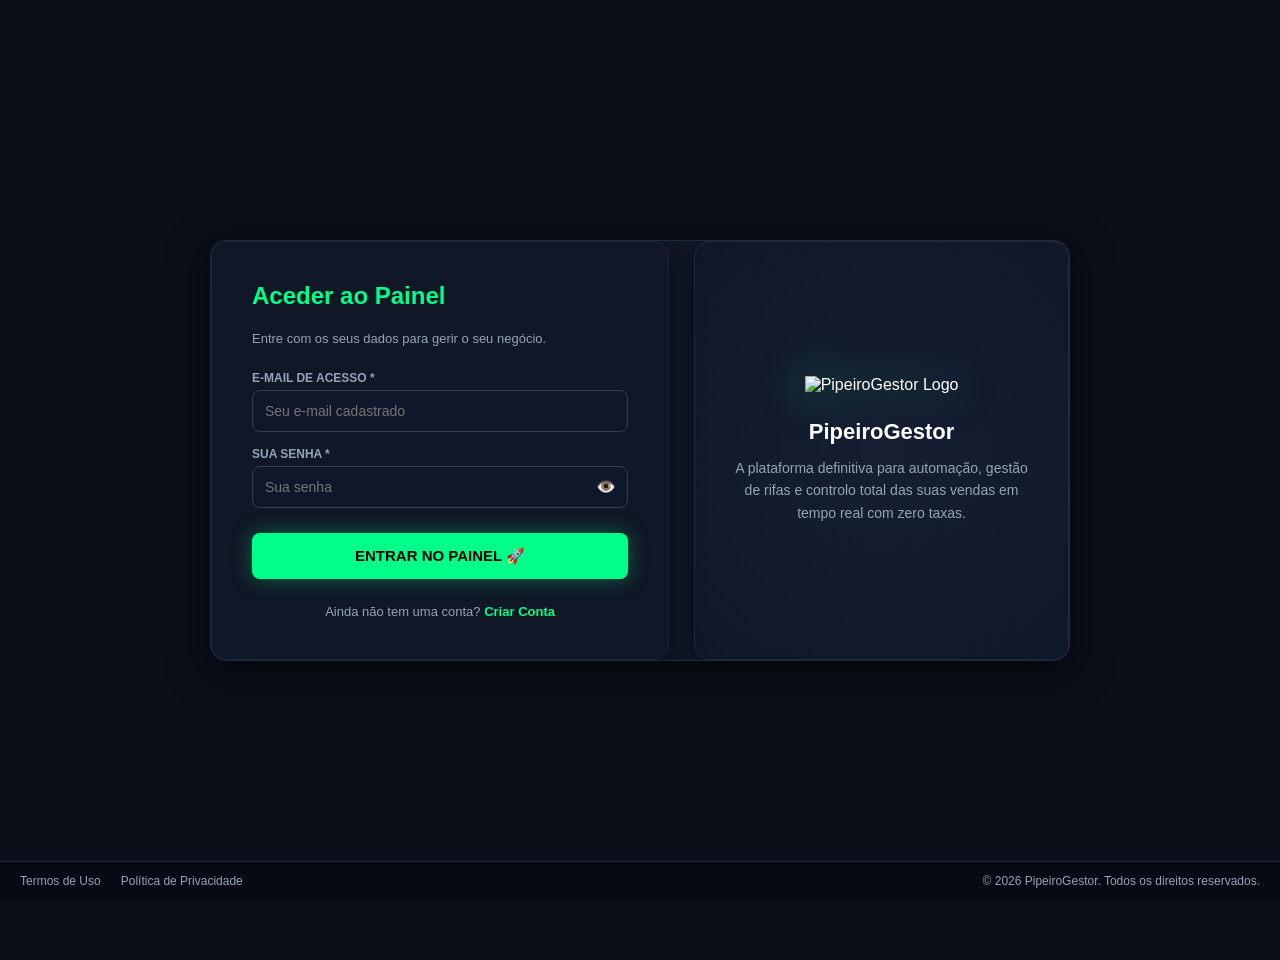
==== admin.html @ 335f63d2 "Add files via upload" ====
<!DOCTYPE html>
<html lang="pt-BR">
<head>
  <meta charset="UTF-8">
  <meta name="viewport" content="width=device-width, initial-scale=1.0">
  <title>PipeiroGestor - Painel Master (Super Admin)</title>
  <link rel="icon" type="image/png" href="https://i.ibb.co/DDzwdcyV/Log-tipo-Neon-Pipeiro-Gestor-removebg-preview.png">
  <link rel="stylesheet" href="gestor-style.css">
</head>
<body style="background: #0a0f1d; color: #fff; font-family: 'Segoe UI', Tahoma, Geneva, Verdana, sans-serif; margin: 0; padding: 20px; padding-bottom: 70px;">

  <div style="max-width: 1200px; margin: 0 auto;">
    
    <!-- Cabeçalho do Master Admin -->
    <div style="display: flex; justify-content: space-between; align-items: center; background: #111827; padding: 20px; border-radius: 12px; border: 1px solid #1e293b; margin-bottom: 25px; flex-wrap: wrap; gap: 15px;">
      <div style="display: flex; align-items: center; gap: 15px;">
        <img src="https://i.ibb.co/DDzwdcyV/Log-tipo-Neon-Pipeiro-Gestor-removebg-preview.png" alt="Logo" style="max-width: 50px; height: auto;">
        <div>
          <h1 style="margin: 0; font-size: 20px; color: #00ff88;">👑 PipeiroGestor - Painel Master SaaS</h1>
          <p style="margin: 4px 0 0 0; font-size: 12px; color: #94a3b8;">Central de controlo global de assinantes, faturamento e ativações PIX.</p>
        </div>
      </div>
      <div style="display: flex; gap: 10px; flex-wrap: wrap;">
        <button onclick="abrirModalNovoCliente()" style="background: #00ff88; color: #000; border: none; padding: 10px 16px; border-radius: 8px; font-weight: bold; cursor: pointer; font-size: 12px; box-shadow: 0 0 10px rgba(0,255,136,0.3);">➕ Novo Assinante</button>
        <button onclick="fazerLogoutAdmin()" style="background: #ef4444; color: #fff; border: none; padding: 10px 16px; border-radius: 8px; font-weight: bold; cursor: pointer; font-size: 12px; box-shadow: 0 0 10px rgba(239,68,68,0.3);">🚪 Terminar Sessão</button>
      </div>
    </div>

    <!-- Estatísticas Globais do SaaS (4 Cards Executivos) -->
    <div style="display: grid; grid-template-columns: repeat(auto-fit, minmax(220px, 1fr)); gap: 15px; margin-bottom: 25px;">
      <div style="background: #111827; padding: 20px; border-radius: 12px; border: 1px solid #1e293b;">
        <span style="font-size: 11px; color: #94a3b8; font-weight: bold; text-transform: uppercase;">Total de Assinantes</span>
        <h2 id="statTotalAssinantes" style="color: #fff; font-size: 26px; margin: 8px 0 0 0;">0</h2>
      </div>
      <div style="background: #111827; padding: 20px; border-radius: 12px; border: 1px solid #1e293b;">
        <span style="font-size: 11px; color: #f59e0b; font-weight: bold; text-transform: uppercase;">Pendentes / Análise PIX</span>
        <h2 id="statPendentes" style="color: #f59e0b; font-size: 26px; margin: 8px 0 0 0;">0</h2>
      </div>
      <div style="background: #111827; padding: 20px; border-radius: 12px; border: 1px solid #1e293b;">
        <span style="font-size: 11px; color: #00ff88; font-weight: bold; text-transform: uppercase;">Assinantes Ativos</span>
        <h2 id="statAtivos" style="color: #00ff88; font-size: 26px; margin: 8px 0 0 0;">0</h2>
      </div>
      <div style="background: #111827; padding: 20px; border-radius: 12px; border: 1px solid #1e293b;">
        <span style="font-size: 11px; color: #3b82f6; font-weight: bold; text-transform: uppercase;">Faturamento Mensal (MRR)</span>
        <h2 id="statFaturamento" style="color: #3b82f6; font-size: 26px; margin: 8px 0 0 0;">R$ 0,00</h2>
      </div>
    </div>

    <!-- Secção da Tabela de Gestão de Clientes -->
    <div style="background: #111827; border: 1px solid #1e293b; padding: 25px; border-radius: 16px; box-shadow: 0 8px 30px rgba(0,0,0,0.5);">
      
      <!-- Cabeçalho da Tabela & Filtros -->
      <div style="margin-bottom: 20px; display: flex; justify-content: space-between; align-items: center; flex-wrap: wrap; gap: 15px;">
        <div>
          <h2 style="color: #fff; font-size: 18px; margin: 0 0 4px 0;">📋 Base de Dados de Assinantes</h2>
          <p style="color: #94a3b8; font-size: 13px; margin: 0;">Valide o titular do PIX, aprove acessos ou faça contacto direto via WhatsApp.</p>
        </div>
        
        <!-- Barra de Pesquisa e Botões de Filtro Rápido -->
        <div style="display: flex; gap: 10px; flex-wrap: wrap; align-items: center;">
          <input type="text" id="inputPesquisaAdmin" placeholder="🔍 Pesquisar por nome ou e-mail..." onkeyup="filtrarAssinantesAdmin()" style="padding: 10px 14px; background: #0f172a; border: 1px solid #334155; border-radius: 8px; color: #fff; font-size: 13px; outline: none; width: 220px;">
          <button onclick="carregarPainelMaster()" style="padding: 10px 14px; background: #3b82f6; color: #fff; border: none; border-radius: 8px; font-size: 12px; font-weight: bold; cursor: pointer;" title="Atualizar dados">🔄</button>
        </div>
      </div>

      <!-- Filtros Rápidos por Estado -->
      <div style="display: flex; gap: 8px; margin-bottom: 20px; flex-wrap: wrap;">
        <button onclick="definirFiltroEstado('todos', event)" class="btn-filtro-admin ativo" style="padding: 6px 14px; background: #3b82f6; color: #fff; border: 1px solid #3b82f6; border-radius: 6px; font-size: 12px; font-weight: bold; cursor: pointer;">Todos</button>
        <button onclick="definirFiltroEstado('pendente', event)" class="btn-filtro-admin" style="padding: 6px 14px; background: #1e293b; color: #94a3b8; border: 1px solid #334155; border-radius: 6px; font-size: 12px; font-weight: bold; cursor: pointer;">🟡 Pendentes</button>
        <button onclick="definirFiltroEstado('aprovado', event)" class="btn-filtro-admin" style="padding: 6px 14px; background: #1e293b; color: #94a3b8; border: 1px solid #334155; border-radius: 6px; font-size: 12px; font-weight: bold; cursor: pointer;">🟢 Ativos</button>
        <button onclick="definirFiltroEstado('bloqueado', event)" class="btn-filtro-admin" style="padding: 6px 14px; background: #1e293b; color: #94a3b8; border: 1px solid #334155; border-radius: 6px; font-size: 12px; font-weight: bold; cursor: pointer;">🔴 Bloqueados</button>
      </div>

      <div style="overflow-x: auto;">
        <table style="width: 100%; border-collapse: collapse; text-align: left;">
          <thead>
            <tr style="border-bottom: 1px solid #1e293b; color: #94a3b8; font-size: 12px; text-transform: uppercase;">
              <th style="padding: 12px;">Gestor / Cliente</th>
              <th style="padding: 12px;">Contacto (E-mail / WhatsApp)</th>
              <th style="padding: 12px;">Titular do PIX Informado</th>
              <th style="padding: 12px;">Estado da Assinatura</th>
              <th style="padding: 12px; text-align: center;">Ações de Controlo</th>
            </tr>
          </thead>
          <tbody id="tabelaMasterBody">
            <tr>
              <td colspan="5" style="text-align: center; color: #8b9bb4; padding: 30px;">A carregar base de clientes...</td>
            </tr>
          </tbody>
        </table>
      </div>
    </div>

  </div>

  <!-- MODAL PARA ADICIONAR CLIENTE MANUALMENTE -->
  <div id="modalNovoCliente" style="display: none; position: fixed; top: 0; left: 0; width: 100%; height: 100%; background: rgba(0,0,0,0.8); justify-content: center; align-items: center; z-index: 1000; padding: 20px;">
    <div style="background: #111827; border: 1px solid #1e293b; padding: 30px; border-radius: 16px; width: 100%; max-width: 450px; color: #fff; box-shadow: 0 8px 30px rgba(0,0,0,0.5);">
      <h3 style="color: #00ff88; margin-top: 0; margin-bottom: 15px; font-size: 18px;">➕ Adicionar Assinante Manualmente</h3>
      <p style="color: #94a3b8; font-size: 12px; margin-bottom: 20px;">Crie e aprove a conta de um cliente que pagou diretamente por PIX fora da plataforma.</p>
      
      <div style="margin-bottom: 15px; text-align: left;">
        <label style="font-size: 11px; color: #94a3b8; font-weight: bold; display: block; margin-bottom: 5px;">NOME DO GESTOR</label>
        <input type="text" id="modalNome" placeholder="Ex: Carlos Silva" style="width: 100%; padding: 10px; background: #0f172a; border: 1px solid #334155; border-radius: 8px; color: #fff; box-sizing: border-box; outline: none;">
      </div>

      <div style="margin-bottom: 15px; text-align: left;">
        <label style="font-size: 11px; color: #94a3b8; font-weight: bold; display: block; margin-bottom: 5px;">E-MAIL DE ACESSO</label>
        <input type="email" id="modalEmail" placeholder="exemplo@email.com" style="width: 100%; padding: 10px; background: #0f172a; border: 1px solid #334155; border-radius: 8px; color: #fff; box-sizing: border-box; outline: none;">
      </div>

      <div style="margin-bottom: 15px; text-align: left;">
        <label style="font-size: 11px; color: #94a3b8; font-weight: bold; display: block; margin-bottom: 5px;">WHATSAPP</label>
        <input type="text" id="modalWhatsapp" placeholder="(21) 99999-9999" style="width: 100%; padding: 10px; background: #0f172a; border: 1px solid #334155; border-radius: 8px; color: #fff; box-sizing: border-box; outline: none;">
      </div>

      <div style="margin-bottom: 20px; text-align: left;">
        <label style="font-size: 11px; color: #94a3b8; font-weight: bold; display: block; margin-bottom: 5px;">SENHA DE ACESSO</label>
        <input type="text" id="modalSenha" placeholder="Mínimo 6 caracteres" style="width: 100%; padding: 10px; background: #0f172a; border: 1px solid #334155; border-radius: 8px; color: #fff; box-sizing: border-box; outline: none;">
      </div>

      <div style="display: flex; gap: 10px;">
        <button onclick="salvarClienteManual()" style="flex: 1; padding: 12px; background: #00ff88; color: #000; border: none; border-radius: 8px; font-weight: bold; cursor: pointer;">✅ Criar e Aprovar</button>
        <button onclick="fecharModalNovoCliente()" style="padding: 12px; background: #334155; color: #cbd5e1; border: none; border-radius: 8px; font-weight: bold; cursor: pointer;">Cancelar</button>
      </div>
    </div>
  </div>

  <footer style="position: fixed; bottom: 0; left: 0; width: 100%; background: #070a12; border-top: 1px solid #1e293b; padding: 12px 20px; display: flex; justify-content: space-between; align-items: center; z-index: 999999; box-sizing: border-box; font-size: 12px; color: #94a3b8;">
    <div style="display: flex; gap: 20px;">
      <span>Termos de Uso</span>
      <span>Política de Privacidade</span>
    </div>
    <div>
      <span>© 2026 PipeiroGestor. Todos os direitos reservados.</span>
    </div>
  </footer>

  <script>
    let filtroEstadoAtual = 'todos';

    // Proteção de Rota: Apenas o Super Admin pode aceder a este ficheiro
    (function verificarSegurancaAdmin() {
      const logado = localStorage.getItem('pipeiro_logado');
      const adminAtual = localStorage.getItem('pipeiro_admin_atual');
      const EMAIL_SUPER_ADMIN = "precision.digital.oficial@gmail.com";

      if (logado !== 'true' || adminAtual !== EMAIL_SUPER_ADMIN) {
        alert('⚠️ Acesso restrito! Apenas o administrador master pode aceder a esta área.');
        window.location.href = 'cadastro.html';
      }
    })();

    document.addEventListener("DOMContentLoaded", () => {
      carregarPainelMaster();
    });

    function definirFiltroEstado(estado, event) {
      filtroEstadoAtual = estado;
      
      document.querySelectorAll('.btn-filtro-admin').forEach(btn => {
        btn.style.background = '#1e293b';
        btn.style.color = '#94a3b8';
        btn.style.borderColor = '#334155';
      });

      if (event && event.target) {
        event.target.style.background = '#3b82f6';
        event.target.style.color = '#fff';
        event.target.style.borderColor = '#3b82f6';
      }

      carregarPainelMaster();
    }

    function carregarPainelMaster() {
      const tbody = document.getElementById('tabelaMasterBody');
      if (!tbody) return;

      const listaClientesStr = localStorage.getItem('pipeiro_assinantes');
      if (!listaClientesStr) {
        tbody.innerHTML = `<tr><td colspan="5" style="text-align: center; color: #8b9bb4; padding: 30px;">Nenhum assinante registado.</td></tr>`;
        document.getElementById('statTotalAssinantes').innerText = '0';
        document.getElementById('statPendentes').innerText = '0';
        document.getElementById('statAtivos').innerText = '0';
        document.getElementById('statFaturamento').innerText = 'R$ 0,00';
        return;
      }

      const listaClientes = JSON.parse(listaClientesStr);
      let totalAssinantes = listaClientes.length;
      let totalPendentes = 0;
      let totalAtivos = 0;

      let htmlRows = '';

      listaClientes.forEach(cliente => {
        const status = cliente.status || cliente.statusPagamento || 'pendente';

        if (status === 'aprovado' || status === 'ativo') totalAtivos++;
        if (status === 'pendente') totalPendentes++;

        if (filtroEstadoAtual !== 'todos' && status !== filtroEstadoAtual) {
          return;
        }

        let badgeStatus = '';
        let btnAcoes = '';
        const titularPixText = cliente.titularPix ? `<span style="color: #00ff88; font-weight: bold;">${cliente.titularPix}</span>` : `<span style="color: #64748b; font-style: italic;">Não informado</span>`;

        const wppLimpo = cliente.whatsapp ? cliente.whatsapp.replace(/\D/g, '') : '';
        const linkWpp = wppLimpo ? `https://api.whatsapp.com/send?phone=55${wppLimpo}&text=${encodeURIComponent('Olá ' + cliente.nome + ', sobre a sua assinatura no PipeiroGestor:')}` : '#';

        if (status === 'aprovado' || status === 'ativo') {
          badgeStatus = `<span style="background: rgba(0,255,136,0.1); color: #00ff88; padding: 6px 12px; border-radius: 6px; font-size: 11px; font-weight: bold; border: 1px solid rgba(0,255,136,0.2);">🟢 Ativo / Aprovado</span>`;
          btnAcoes = `
            <button onclick="alterarStatus('${cliente.email}', 'bloqueado')" style="background: #ef4444; color: #fff; border: none; padding: 6px 12px; border-radius: 6px; cursor: pointer; font-size: 11px; font-weight: bold; margin-right: 5px;">🔒 Bloquear</button>
            <button onclick="removerCliente('${cliente.email}')" style="background: #334155; color: #cbd5e1; border: none; padding: 6px 10px; border-radius: 6px; cursor: pointer; font-size: 11px;" title="Eliminar registo">🗑️</button>
          `;
        } else if (status === 'pendente') {
          badgeStatus = `<span style="background: rgba(245,158,11,0.1); color: #f59e0b; padding: 6px 12px; border-radius: 6px; font-size: 11px; font-weight: bold; border: 1px solid rgba(245,158,11,0.2);">🟡 Pagamento Informado</span>`;
          btnAcoes = `
            <button onclick="alterarStatus('${cliente.email}', 'aprovado')" style="background: #00ff88; color: #000; border: none; padding: 6px 12px; border-radius: 6px; cursor: pointer; font-size: 11px; font-weight: bold; margin-right: 5px; box-shadow: 0 0 10px rgba(0,255,136,0.3);">✅ Aprovar Acesso</button>
            <button onclick="alterarStatus('${cliente.email}', 'bloqueado')" style="background: #ef4444; color: #fff; border: none; padding: 6px 12px; border-radius: 6px; cursor: pointer; font-size: 11px; font-weight: bold;">❌ Recusar</button>
          `;
        } else {
          badgeStatus = `<span style="background: rgba(239,68,68,0.1); color: #ef4444; padding: 6px 12px; border-radius: 6px; font-size: 11px; font-weight: bold; border: 1px solid rgba(239,68,68,0.2);">🔴 Inadimplente / Bloqueado</span>`;
          btnAcoes = `
            <button onclick="alterarStatus('${cliente.email}', 'aprovado')" style="background: #00ff88; color: #000; border: none; padding: 6px 12px; border-radius: 6px; cursor: pointer; font-size: 11px; font-weight: bold; margin-right: 5px;">✅ Reativar</button>
            <button onclick="removerCliente('${cliente.email}')" style="background: #334155; color: #cbd5e1; border: none; padding: 6px 10px; border-radius: 6px; cursor: pointer; font-size: 11px;" title="Eliminar registo">🗑️</button>
          `;
        }

        htmlRows += `
          <tr style="border-bottom: 1px solid #1e293b;">
            <td style="padding: 14px; color: #fff; font-weight: bold;">${cliente.nome}</td>
            <td style="padding: 14px; font-size: 13px; color: #94a3b8;">
              <div>📧 ${cliente.email}</div>
              <div style="margin-top: 4px;">📱 <a href="${linkWpp}" target="_blank" style="color: #00ff88; text-decoration: none;" title="Chamar no WhatsApp">${cliente.whatsapp || 'Não informado'} 💬</a></div>
            </td>
            <td style="padding: 14px; font-size: 13px;">${titularPixText}</td>
            <td style="padding: 14px;">${badgeStatus}</td>
            <td style="padding: 14px; text-align: center;">${btnAcoes}</td>
          </tr>
        `;
      });

      tbody.innerHTML = htmlRows || `<tr><td colspan="5" style="text-align: center; color: #8b9bb4; padding: 30px;">Nenhum assinante encontrado com este filtro.</td></tr>`;

      document.getElementById('statTotalAssinantes').innerText = totalAssinantes;
      document.getElementById('statPendentes').innerText = totalPendentes;
      document.getElementById('statAtivos').innerText = totalAtivos;

      const faturamentoTotal = totalAtivos * 49.90;
      document.getElementById('statFaturamento').innerText = `R$ ${faturamentoTotal.toFixed(2).replace('.', ',')}`;
    }

    function filtrarAssinantesAdmin() {
      const termo = document.getElementById('inputPesquisaAdmin').value.toLowerCase();
      const linhas = document.querySelectorAll('#tabelaMasterBody tr');

      linhas.forEach(linha => {
        const texto = linha.textContent.toLowerCase();
        if (texto.includes(termo)) {
          linha.style.display = "";
        } else {
          linha.style.display = "none";
        }
      });
    }

    function abrirModalNovoCliente() {
      document.getElementById('modalNovoCliente').style.display = 'flex';
    }

    function fecharModalNovoCliente() {
      document.getElementById('modalNovoCliente').style.display = 'none';
    }

    function salvarClienteManual() {
      const nome = document.getElementById('modalNome').value.trim();
      const email = document.getElementById('modalEmail').value.trim();
      const whatsapp = document.getElementById('modalWhatsapp').value.trim();
      const senha = document.getElementById('modalSenha').value.trim();

      if (!nome || !email || !whatsapp || !senha) {
        alert('Por favor, preencha todos os campos do novo assinante.');
        return;
      }

      let listaClientes = JSON.parse(localStorage.getItem('pipeiro_assinantes') || '[]');
      if (listaClientes.some(c => c.email === email)) {
        alert('Já existe um cliente cadastrado com este e-mail.');
        return;
      }

      const novoCliente = {
        id: Date.now(),
        nome: nome,
        email: email,
        whatsapp: whatsapp,
        senha: senha,
        status: 'aprovado',
        titularPix: nome + ' (Manual Admin)',
        data: new Date().toLocaleDateString('pt-BR')
      };

      listaClientes.push(novoCliente);
      localStorage.setItem('pipeiro_assinantes', JSON.stringify(listaClientes));

      fecharModalNovoCliente();
      alert('✅ Assinante criado e acesso aprovado com sucesso!');
      carregarPainelMaster();
    }

    function alterarStatus(emailCliente, novoStatus) {
      let listaClientes = JSON.parse(localStorage.getItem('pipeiro_assinantes') || '[]');
      let cliente = listaClientes.find(c => c.email === emailCliente);
      
      if (cliente) {
        cliente.status = novoStatus;
        localStorage.setItem('pipeiro_assinantes', JSON.stringify(listaClientes));
        carregarPainelMaster();
        alert(`✅ Acesso do cliente atualizado para: ${novoStatus.toUpperCase()}`);
      } else {
        alert('⚠️ Cliente não encontrado.');
      }
    }

    function removerCliente(emailCliente) {
      if (!confirm('Deseja eliminar permanentemente este cliente do sistema?')) return;
      let listaClientes = JSON.parse(localStorage.getItem('pipeiro_assinantes') || '[]');
      listaClientes = listaClientes.filter(c => c.email !== emailCliente);
      localStorage.setItem('pipeiro_assinantes', JSON.stringify(listaClientes));
      carregarPainelMaster();
    }

    function fazerLogoutAdmin() {
      localStorage.removeItem('pipeiro_logado');
      localStorage.removeItem('pipeiro_admin_atual');
      window.location.href = 'cadastro.html';
    }
  </script>
</body>
</html>
---- gestor-style.css ----
/* ==========================================
   ESTILOS GERAIS & TEMA NEON PIPEIROGESTOR
   ========================================== */
:root {
  --bg-main: #0a1118;
  --bg-card: #121f2c;
  --neon-green: #00ff88;
  --neon-green-glow: rgba(0, 255, 136, 0.4);
  --text-main: #ffffff;
  --text-muted: #94a3b8;
  --border-color: #1e293b;
}

* {
  box-sizing: border-box;
  margin: 0;
  padding: 0;
  font-family: 'Inter', sans-serif;
}

body {
  background-color: var(--bg-main);
  color: var(--text-main);
  min-height: 100vh;
}

/* LAYOUT PRINCIPAL */
.app {
  display: flex;
  min-height: 100vh;
}

/* SIDEBAR DESKTOP */
.sidebar {
  width: 280px;
  background-color: var(--bg-card);
  border-right: 1px solid var(--border-color);
  display: flex;
  flex-direction: column;
  padding: 20px;
  position: sticky;
  top: 0;
  height: 100vh;
  z-index: 100;
}

.brand {
  display: flex;
  align-items: center;
  justify-content: center;
  padding: 10px 0 25px 0;
  border-bottom: 1px solid var(--border-color);
  margin-bottom: 20px;
}

.brand-logo {
  max-height: 80px;
  object-fit: contain;
}

.nav {
  display: flex;
  flex-direction: column;
  gap: 8px;
}

.nav-item {
  display: flex;
  align-items: center;
  gap: 12px;
  padding: 12px 15px;
  color: var(--text-muted);
  text-decoration: none;
  border-radius: 10px;
  font-weight: 600;
  transition: all 0.3s ease;
}

.nav-item:hover, .nav-item.active {
  background: rgba(0, 255, 136, 0.1);
  color: var(--neon-green);
  border: 1px solid var(--neon-green);
  box-shadow: 0 0 15px rgba(0, 255, 136, 0.15);
}

.nav-item .icon {
  font-size: 18px;
}

/* CONTEÚDO PRINCIPAL */
.main {
  flex: 1;
  padding: 30px;
  max-width: 1200px;
  margin: 0 auto;
  overflow-y: auto;
}

.topbar {
  display: flex;
  justify-content: space-between;
  align-items: center;
  background: var(--bg-card);
  padding: 20px 25px;
  border-radius: 16px;
  border: 1px solid var(--border-color);
  margin-bottom: 30px;
}

.topbar .eyebrow {
  font-size: 11px;
  color: var(--neon-green);
  font-weight: 700;
  letter-spacing: 1px;
}

.topbar h1 {
  font-size: 24px;
  color: var(--text-main);
  margin: 5px 0;
}

.topbar .muted {
  font-size: 13px;
  color: var(--text-muted);
}

.primary-button {
  background: var(--neon-green);
  color: var(--bg-main);
  border: none;
  padding: 12px 20px;
  border-radius: 10px;
  font-weight: 800;
  cursor: pointer;
  box-shadow: 0 0 15px var(--neon-green-glow);
  transition: all 0.3s;
}

.primary-button:hover {
  opacity: 0.9;
  transform: translateY(-2px);
}

/* MÉTRICAS */
.stats-grid {
  display: grid;
  grid-template-columns: repeat(auto-fit, minmax(220px, 1fr));
  gap: 20px;
  margin-bottom: 30px;
}

.stat-card {
  background: var(--bg-card);
  border: 1px solid var(--border-color);
  padding: 20px;
  border-radius: 16px;
  box-shadow: 0 5px 20px rgba(0,0,0,0.3);
}

.stat-label {
  font-size: 13px;
  color: var(--text-muted);
  display: block;
  margin-bottom: 8px;
}

.stat-value {
  font-size: 26px;
  font-weight: 800;
  color: var(--text-main);
  margin-bottom: 5px;
}

.stat-sub {
  font-size: 12px;
  color: var(--neon-green);
}

/* FORMULÁRIOS E CAMPOS */
.card-form-container {
  background: var(--bg-card);
  border: 1px solid var(--border-color);
  border-radius: 16px;
  padding: 30px;
  margin-bottom: 30px;
}

.form-header {
  margin-bottom: 25px;
}

.form-header h2 {
  font-size: 20px;
  color: var(--neon-green);
  margin-bottom: 5px;
}

.form-header p {
  font-size: 13px;
  color: var(--text-muted);
}

.form-section {
  border: 1px solid var(--border-color);
  background: rgba(255, 255, 255, 0.01);
  border-radius: 12px;
  padding: 20px;
  margin-bottom: 20px;
}

.form-section legend {
  font-weight: 700;
  color: var(--text-main);
  padding: 0 10px;
  font-size: 14px;
}

.form-group {
  margin-bottom: 15px;
}

.form-group label {
  display: block;
  font-size: 12px;
  color: var(--text-muted);
  margin-bottom: 6px;
  font-weight: 600;
}

.form-group input, .form-group select, .form-group textarea {
  width: 100%;
  background: rgba(255,255,255,0.05);
  border: 1px solid var(--border-color);
  padding: 12px;
  border-radius: 8px;
  color: var(--text-main);
  font-size: 14px;
}

.form-group input:focus, .form-group select:focus, .form-group textarea:focus {
  border-color: var(--neon-green);
  outline: none;
  box-shadow: 0 0 10px rgba(0, 255, 136, 0.2);
}

.form-row {
  display: grid;
  grid-template-columns: 1fr 1fr;
  gap: 15px;
}

.file-upload-box {
  border: 2px dashed var(--border-color);
  padding: 20px;
  text-align: center;
  border-radius: 8px;
  cursor: pointer;
  background: rgba(255,255,255,0.02);
  color: var(--text-muted);
  font-size: 13px;
}

.file-upload-box input {
  display: none;
}

.btn-primary-large {
  width: 100%;
  background: var(--neon-green);
  color: var(--bg-main);
  border: none;
  padding: 15px;
  border-radius: 12px;
  font-weight: 800;
  font-size: 16px;
  cursor: pointer;
  box-shadow: 0 0 20px var(--neon-green-glow);
  transition: all 0.3s;
}

.btn-primary-large:hover {
  opacity: 0.9;
}

/* TABELAS */
.data-section {
  background: var(--bg-card);
  border: 1px solid var(--border-color);
  border-radius: 16px;
  padding: 25px;
}

.section-header {
  display: flex;
  justify-content: space-between;
  align-items: center;
  margin-bottom: 20px;
}

.table-container {
  overflow-x: auto;
}

.data-table {
  width: 100%;
  border-collapse: collapse;
  text-align: left;
  font-size: 14px;
}

.data-table th, .data-table td {
  padding: 12px 15px;
  border-bottom: 1px solid var(--border-color);
}

.data-table th {
  color: var(--text-muted);
  font-weight: 600;
}

/* SPLASH SCREEN */
#splash-screen {
  position: fixed;
  top: 0;
  left: 0;
  width: 100%;
  height: 100%;
  background-color: var(--bg-main);
  display: flex;
  justify-content: center;
  align-items: center;
  z-index: 9999;
  transition: opacity 0.5s ease, visibility 0.5s ease;
}

.splash-hidden {
  opacity: 0;
  visibility: hidden;
}

.splash-content {
  text-align: center;
  max-width: 320px;
  padding: 20px;
}

.splash-logo {
  height: 90px;
  object-fit: contain;
  margin-bottom: 20px;
  animation: floatLogo 2s ease-in-out infinite;
}

@keyframes floatLogo {
  0%, 100% { transform: translateY(0); }
  50% { transform: translateY(-10px); }
}

.splash-frase {
  font-size: 14px;
  color: var(--text-muted);
  margin-bottom: 20px;
  font-weight: 500;
  height: 20px;
}

.splash-progress-bar {
  width: 100%;
  height: 6px;
  background: rgba(255, 255, 255, 0.05);
  border-radius: 3px;
  overflow: hidden;
  border: 1px solid var(--border-color);
}

.splash-progress-fill {
  width: 0%;
  height: 100%;
  background: var(--neon-green);
  box-shadow: 0 0 10px var(--neon-green-glow);
  transition: width 0.1s linear;
}

/* ==========================================
   MOBILE HEADER & MENU HAMBÚRGUER (RESPONSIVO)
   ========================================== */
.mobile-header {
  display: none;
}

@media (max-width: 900px) {
  .app {
    flex-direction: column;
  }

  /* BARRA SUPERIOR FIXA NO CELULAR COM LOGO GRANDE E BOTÃO DE MENU */
  .mobile-header {
    display: flex;
    justify-content: space-between;
    align-items: center;
    background: var(--bg-card);
    border-bottom: 1px solid var(--border-color);
    padding: 12px 20px;
    position: sticky;
    top: 0;
    z-index: 200;
  }

  .mobile-logo {
    height: 50px;
    object-fit: contain;
  }

  .btn-menu-mobile {
    background: rgba(0, 255, 136, 0.1);
    color: var(--neon-green);
    border: 1px solid var(--neon-green);
    padding: 10px 14px;
    border-radius: 8px;
    font-size: 18px;
    cursor: pointer;
  }

  /* SIDEBAR AGORA É UMA GAVETA (DRAWER) OCULTA POR PADRÃO */
  .sidebar {
    position: fixed;
    top: 0;
    left: -100%;
    width: 280px;
    height: 100vh;
    background: var(--bg-card);
    transition: left 0.3s ease;
    z-index: 300;
    box-shadow: 10px 0 30px rgba(0,0,0,0.8);
    border-right: 1px solid var(--neon-green);
  }

  .sidebar.ativo {
    left: 0;
  }

  .main {
    padding: 15px;
    width: 100%;
  }

  .stats-grid {
    grid-template-columns: 1fr;
  }

  .form-row {
    grid-template-columns: 1fr;
  }
}
/* ==========================================
   AJUSTES CIRÚRGICOS: LOGOS E BOTÃO NOVA CAMPANHA
   ========================================== */

/* 1. Aumento do tamanho das logos no Splash e no Header Mobile */
.splash-logo {
  max-height: 140px !important;
  height: 140px !important;
}

.mobile-logo {
  max-height: 85px !important;
  height: 85px !important;
}

/* 2. Ajuste do Botão + Nova Campanha no Desktop e Mobile */
.primary-button {
  white-space: nowrap !important;
  padding: 10px 16px !important;
  font-size: 14px !important;
  display: inline-flex !important;
  align-items: center !important;
  justify-content: center !important;
}

/* 3. Ajustes específicos para telas menores / celular */
@media (max-width: 900px) {
  .mobile-header {
    padding: 10px 20px !important;
    min-height: 90px !important;
  }

  .topbar {
    flex-direction: column !important;
    align-items: flex-start !important;
    gap: 15px !important;
    padding: 15px 20px !important;
  }

  .topbar button#new-campaign {
    width: auto !important;
    align-self: flex-start !important;
    font-size: 13px !important;
    padding: 10px 18px !important;
  }
}
/* ==========================================
   MELHORIA DA TABELA DE PROMOÇÕES (MOBILE & DESKTOP)
   ========================================== */

.promocao-item {
  display: flex;
  align-items: center;
  gap: 10px;
  background: rgba(255, 255, 255, 0.03);
  border: 1px solid var(--border-color, #1e293b);
  padding: 12px 15px;
  border-radius: 10px;
  margin-bottom: 12px;
  flex-wrap: wrap;
}

.promocao-item input {
  flex: 1;
  min-width: 110px;
  background: rgba(255, 255, 255, 0.05) !important;
  border: 1px solid var(--border-color, #1e293b) !important;
  color: #fff !important;
  padding: 10px !important;
  border-radius: 8px !important;
  font-size: 14px !important;
}

.promocao-item span {
  color: var(--text-muted, #94a3b8);
  font-size: 13px;
  font-weight: 600;
  white-space: nowrap;
}

/* Botão de adicionar promoção */
.btn-secondary {
  background: transparent;
  color: var(--neon-green, #00ff88);
  border: 1px dashed var(--neon-green, #00ff88);
  padding: 12px 20px;
  border-radius: 10px;
  font-size: 14px;
  font-weight: 700;
  cursor: pointer;
  width: 100%;
  margin-top: 5px;
  transition: all 0.3s ease;
}

.btn-secondary:hover {
  background: rgba(0, 255, 136, 0.1);
}

@media (max-width: 600px) {
  .promocao-item {
    flex-direction: column;
    align-items: stretch;
    gap: 8px;
  }

  .promocao-item span {
    text-align: center;
    padding: 2px 0;
  }
}
/* Refinamento visual do botão principal de publicar */
.btn-primary-large {
  padding: 12px 20px !important;
  font-size: 15px !important;
  border-radius: 10px !important;
  letter-spacing: 0.3px !important;
}
/* Refinamento visual padronizado para os botões grandes de ação (Publicar e Salvar Configurações) */
.btn-primary-large,
#formConfiguracoes .btn-primary-large {
  padding: 12px 20px !important;
  font-size: 15px !important;
  border-radius: 10px !important;
  letter-spacing: 0.3px !important;
}
.file-upload-box {
  position: relative;
  border: 2px dashed #1e293b;
  padding: 20px;
  text-align: center;
  border-radius: 8px;
  cursor: pointer;
  background: rgba(255, 255, 255, 0.02);
  color: #94a3b8;
  font-size: 13px;
  overflow: hidden;
}

.file-upload-box input[type="file"] {
  position: absolute;
  inset: 0;
  width: 100%;
  height: 100%;
  opacity: 0;
  cursor: pointer;
}

.file-upload-box:hover {
  border-color: #00ff88;
}
.file-upload-box {
  border: 2px dashed #1e293b;
  padding: 20px;
  text-align: center;
  border-radius: 8px;
  cursor: pointer;
  background: rgba(255, 255, 255, 0.02);
  color: #94a3b8;
  font-size: 13px;
  transition: all 0.2s ease;
}

.file-upload-box:hover {
  border-color: #00ff88;
  color: #fff;
}

.file-upload-box * {
  pointer-events: none;
}
.campanha-gestao-card {
  background: #111827;
  border: 1px solid #1e293b;
  border-radius: 12px;
  padding: 20px;
  display: flex;
  flex-direction: column;
  justify-content: space-between;
  transition: all 0.2s ease;
}

.campanha-gestao-card:hover {
  border-color: #00ff88;
}

.campanha-gestao-card h4 {
  color: #fff;
  font-size: 18px;
  margin-bottom: 8px;
}

.campanha-gestao-card p {
  color: #94a3b8;
  font-size: 13px;
  margin-bottom: 15px;
}

.campanha-acoes-botoes {
  display: flex;
  gap: 8px;
  flex-wrap: wrap;
}

.btn-acao-card {
  padding: 6px 12px;
  border-radius: 6px;
  font-size: 12px;
  font-weight: bold;
  cursor: pointer;
  border: none;
  transition: opacity 0.2s;
}

.btn-acao-card:hover {
  opacity: 0.8;
}

.btn-editar { background: #3b82f6; color: #fff; }
.btn-pausar { background: #f59e0b; color: #000; }
.btn-excluir { background: #ef4444; color: #fff; }
.btn-link { background: #10b981; color: #fff; text-decoration: none; display: inline-flex; align-items: center; justify-content: center; }
/* DESIGN PROFISSIONAL DO LINK GERADO */
.success-link-card {
  background: #0f172a;
  border: 1px solid #1e293b;
  border-left: 5px solid #00ff88;
  border-radius: 12px;
  padding: 25px;
  margin-top: 25px;
  box-shadow: 0 10px 25px rgba(0, 0, 0, 0.4);
}

.success-badge {
  display: inline-block;
  background: rgba(0, 255, 136, 0.1);
  color: #00ff88;
  font-weight: bold;
  font-size: 13px;
  padding: 5px 12px;
  border-radius: 20px;
  margin-bottom: 10px;
}

.success-link-card h3 {
  color: #ffffff;
  font-size: 18px;
  margin-bottom: 5px;
}

.success-link-card p {
  color: #94a3b8;
  font-size: 14px;
  margin-bottom: 15px;
}

.link-input-group {
  display: flex;
  gap: 10px;
  margin-bottom: 15px;
}

.link-input {
  flex: 1;
  background: #1e293b;
  border: 1px solid #334155;
  color: #00ff88;
  font-weight: bold;
  padding: 12px 15px;
  border-radius: 8px;
  font-size: 14px;
  outline: none;
}

.btn-copy {
  background: #3b82f6;
  color: #ffffff;
  border: none;
  padding: 12px 20px;
  border-radius: 8px;
  font-weight: bold;
  cursor: pointer;
  transition: background 0.2s;
}

.btn-copy:hover {
  background: #2563eb;
}

.btn-whatsapp-share {
  display: inline-flex;
  align-items: center;
  justify-content: center;
  background: #25d366;
  color: #ffffff;
  text-decoration: none;
  font-weight: bold;
  padding: 12px 20px;
  border-radius: 8px;
  width: 100%;
  box-sizing: border-box;
  transition: transform 0.2s, background 0.2s;
}

.btn-whatsapp-share:hover {
  background: #1da851;
  transform: translateY(-2px);
}
.stats-grid {
  display: grid;
  grid-template-columns: repeat(auto-fit, minmax(240px, 1fr));
  gap: 15px;
  margin-bottom: 30px;
}

.stat-card {
  background: #111827;
  border: 1px solid #1e293b;
  border-radius: 12px;
  padding: 20px;
  display: flex;
  flex-direction: column;
  justify-content: space-between;
  transition: transform 0.2s, border-color 0.2s;
}

.stat-card:hover {
  border-color: #00ff88;
  transform: translateY(-2px);
}

.stat-label {
  color: #94a3b8;
  font-size: 13px;
  font-weight: 500;
}

.stat-number {
  color: #ffffff;
  font-size: 26px;
  font-weight: bold;
  margin: 10px 0 5px 0;
}

.stat-sub {
  color: #64748b;
  font-size: 11px;
}

/* ESTILO PROFISSIONAL DAS COTAS COM NÚMEROS MAIORES E EMOJIS */
.cotas-grid {
  display: grid;
  grid-template-columns: repeat(auto-fill, minmax(65px, 1fr));
  gap: 10px;
  margin-top: 15px;
}

.btn-cota-num-profissa {
  background: #1e293b;
  border: 1px solid #334155;
  border-radius: 10px;
  padding: 10px 5px;
  color: #ffffff;
  cursor: pointer;
  display: flex;
  flex-direction: column;
  align-items: center;
  justify-content: center;
  gap: 3px;
  transition: all 0.2s ease;
  user-select: none;
}

.btn-cota-num-profissa:hover {
  border-color: #00ff88;
  transform: translateY(-2px);
}

.btn-cota-num-profissa.selecionada {
  background: #00ff88 !important;
  color: #000000 !important;
  font-weight: bold;
  border-color: #00ff88 !important;
  box-shadow: 0 0 12px rgba(0, 255, 136, 0.5);
}

.cota-emoji {
  font-size: 18px;
}

.cota-numero {
  font-size: 15px;
  font-weight: bold;
}

.cota-numero-unico {
  font-size: 18px;
  font-weight: bold;
}

/* ESTILO DOS SANFONAS / ACORDEÕES */
.passos-header-clicavel, .regras-header-clicavel {
  cursor: pointer;
  user-select: none;
}/* Grupo de cabeçalho da seção de pedidos pendentes */
.pendentes-header-group {
    display: flex;
    flex-direction: column;
    align-items: flex-start;
    gap: 0.4rem;
}

/* Tag de contagem padronizada com a cor verde das outras seções */
.section-tag-verde {
    font-size: 0.75rem;
    text-transform: uppercase;
    letter-spacing: 0.15em;
    color: #25D366; /* Cor verde de destaque */
    font-weight: 700;
    background: rgba(37, 211, 102, 0.1);
    padding: 0.25rem 0.75rem;
    border-radius: 50px;
    border: 1px solid rgba(37, 211, 102, 0.2);
}

/* Título principal alinhado e limpo */
.editorial-title-pendentes {
    font-size: clamp(1.5rem, 2.5vw, 2.2rem);
    color: var(--white-warm, #F7F4ED);
    line-height: 1.2;
    margin: 0;
}
.card-metric {
  cursor: pointer;
  transition: transform 0.2s ease, border-color 0.2s ease, box-shadow 0.2s ease;
}

.card-metric:hover {
  transform: translateY(-3px);
  border-color: #00ff88;
  box-shadow: 0 4px 15px rgba(0, 255, 136, 0.15);
}
/* Container com rolagem elegante para as vendas recentes/pagas */
.lista-vendas-scroll {
  max-height: 320px; /* Altura aproximada para caber cerca de 5 itens */
  overflow-y: auto;  /* Ativa a barra de rolagem vertical quando passa do limite */
  padding-right: 5px;
}

/* Deixar a barra de rolagem com um asseio moderno */
.lista-vendas-scroll::-webkit-scrollbar {
  width: 6px;
}

.lista-vendas-scroll::-webkit-scrollbar-track {
  background: rgba(255, 255, 255, 0.03);
  border-radius: 4px;
}

.lista-vendas-scroll::-webkit-scrollbar-thumb {
  background: rgba(0, 255, 136, 0.3);
  border-radius: 4px;
}

.lista-vendas-scroll::-webkit-scrollbar-thumb:hover {
  background: rgba(0, 255, 136, 0.6);
}
/* Correção do dropdown do Tipo de Chave PIX */
select#tipoChavePix {
  background-color: #0f172a !important;
  color: #ffffff !important;
  border: 1px solid #334155 !important;
}

select#tipoChavePix option {
  background-color: #0f172a !important;
  color: #ffffff !important;
  padding: 10px;
}
/* Remove completamente o selo da Netlify de qualquer página */
.netlify-badge, 
#netlify-badge, 
a[href*="netlify.com"], 
div[style*="z-index: 99999"] {
    display: none !important;
    visibility: hidden !important;
    opacity: 0 !important;
    pointer-events: none !important;
    position: absolute !important;
    left: -9999px !important;
}
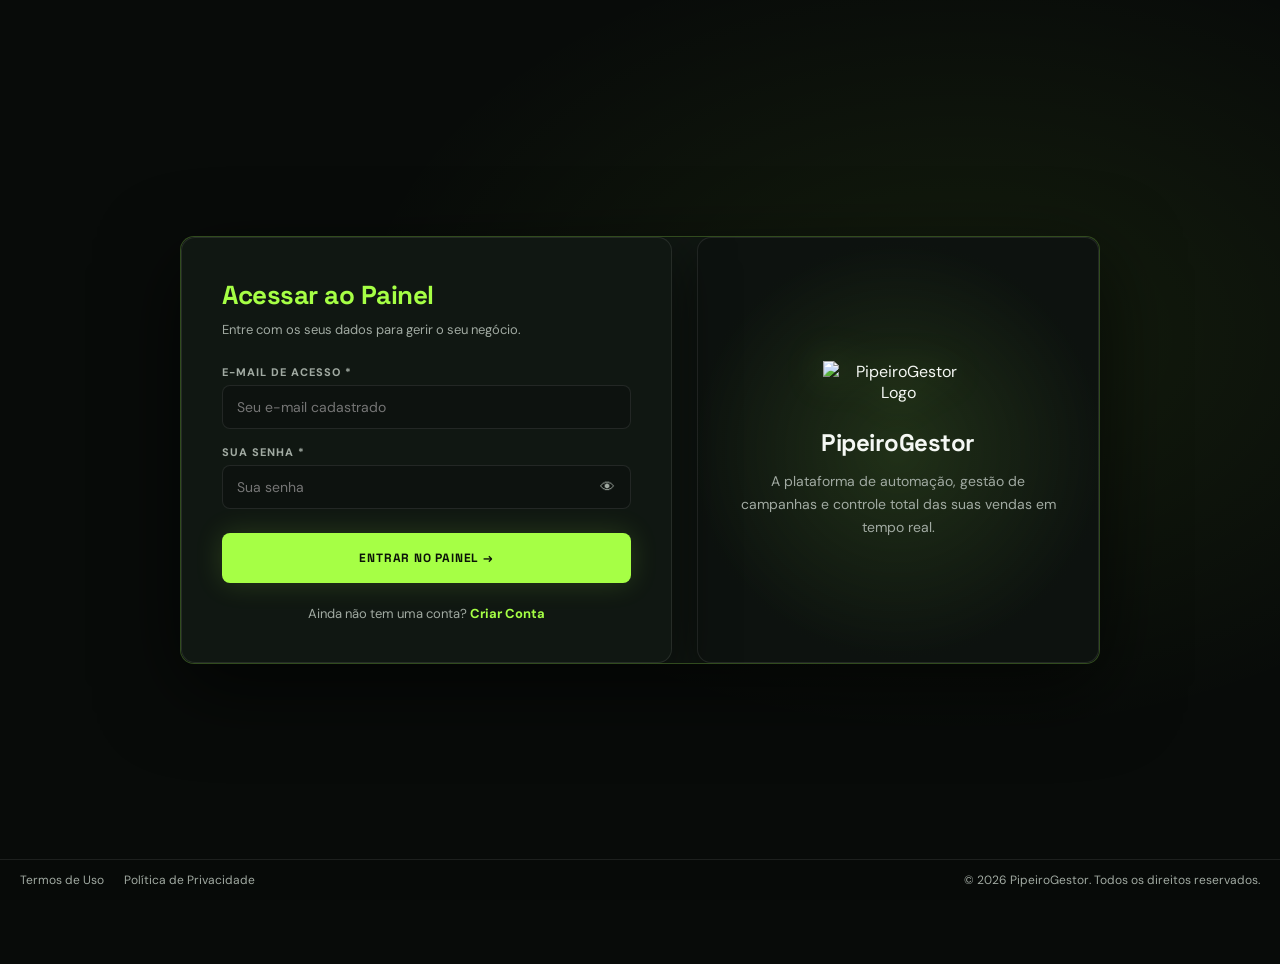
==== commit bd65a43e: "Add files via upload" ====
--- a/admin.html
+++ b/admin.html
@@ -3,88 +3,93 @@
 <head>
   <meta charset="UTF-8">
   <meta name="viewport" content="width=device-width, initial-scale=1.0">
+  <meta name="theme-color" content="#080B09">
   <title>PipeiroGestor - Painel Master (Super Admin)</title>
-  <link rel="icon" type="image/png" href="https://i.ibb.co/DDzwdcyV/Log-tipo-Neon-Pipeiro-Gestor-removebg-preview.png">
+  <link rel="icon" type="image/png" href="https://i.ibb.co/tT4xcDMg/Log-tipo-Neon-Pipeiro-Gestor-removebg-preview.png">
+  <link rel="preconnect" href="https://fonts.googleapis.com">
+  <link rel="preconnect" href="https://fonts.gstatic.com" crossorigin>
+  <link href="https://fonts.googleapis.com/css2?family=DM+Sans:opsz,wght@9..40,400..800&family=Space+Grotesk:wght@600;700&display=swap" rel="stylesheet">
   <link rel="stylesheet" href="gestor-style.css">
 </head>
-<body style="background: #0a0f1d; color: #fff; font-family: 'Segoe UI', Tahoma, Geneva, Verdana, sans-serif; margin: 0; padding: 20px; padding-bottom: 70px;">
+<body style="background: #080B09; color: #F5F8F4; font-family: 'DM Sans', 'Segoe UI', sans-serif; margin: 0; padding: 20px; padding-bottom: 80px;">
 
   <div style="max-width: 1200px; margin: 0 auto;">
-    
+
     <!-- Cabeçalho do Master Admin -->
-    <div style="display: flex; justify-content: space-between; align-items: center; background: #111827; padding: 20px; border-radius: 12px; border: 1px solid #1e293b; margin-bottom: 25px; flex-wrap: wrap; gap: 15px;">
+    <div style="display: flex; justify-content: space-between; align-items: center; background: #0D120F; padding: 20px 24px; border-radius: 14px; border: 1px solid rgba(255,255,255,0.09); margin-bottom: 24px; flex-wrap: wrap; gap: 15px;">
       <div style="display: flex; align-items: center; gap: 15px;">
-        <img src="https://i.ibb.co/DDzwdcyV/Log-tipo-Neon-Pipeiro-Gestor-removebg-preview.png" alt="Logo" style="max-width: 50px; height: auto;">
+        <img src="https://i.ibb.co/tT4xcDMg/Log-tipo-Neon-Pipeiro-Gestor-removebg-preview.png" alt="Logo PipeiroGestor" style="max-width: 48px; height: auto; object-fit: contain;" referrerpolicy="no-referrer">
         <div>
-          <h1 style="margin: 0; font-size: 20px; color: #00ff88;">👑 PipeiroGestor - Painel Master SaaS</h1>
-          <p style="margin: 4px 0 0 0; font-size: 12px; color: #94a3b8;">Central de controlo global de assinantes, faturamento e ativações PIX.</p>
+          <span style="font-size: 11px; color: #A6FF45; font-weight: 800; letter-spacing: 1.5px; text-transform: uppercase; display: block;">SUPER ADMIN</span>
+          <h1 style="margin: 2px 0 0 0; font-family: 'Space Grotesk', sans-serif; font-size: 21px; color: #F5F8F4;">PipeiroGestor - Painel Master</h1>
+          <p style="margin: 4px 0 0 0; font-size: 12px; color: #9BA59C;">Central de controle global de assinantes, faturamento e ativações PIX.</p>
         </div>
       </div>
       <div style="display: flex; gap: 10px; flex-wrap: wrap;">
-        <button onclick="abrirModalNovoCliente()" style="background: #00ff88; color: #000; border: none; padding: 10px 16px; border-radius: 8px; font-weight: bold; cursor: pointer; font-size: 12px; box-shadow: 0 0 10px rgba(0,255,136,0.3);">➕ Novo Assinante</button>
-        <button onclick="fazerLogoutAdmin()" style="background: #ef4444; color: #fff; border: none; padding: 10px 16px; border-radius: 8px; font-weight: bold; cursor: pointer; font-size: 12px; box-shadow: 0 0 10px rgba(239,68,68,0.3);">🚪 Terminar Sessão</button>
-      </div>
-    </div>
-
-    <!-- Estatísticas Globais do SaaS (4 Cards Executivos) -->
-    <div style="display: grid; grid-template-columns: repeat(auto-fit, minmax(220px, 1fr)); gap: 15px; margin-bottom: 25px;">
-      <div style="background: #111827; padding: 20px; border-radius: 12px; border: 1px solid #1e293b;">
-        <span style="font-size: 11px; color: #94a3b8; font-weight: bold; text-transform: uppercase;">Total de Assinantes</span>
-        <h2 id="statTotalAssinantes" style="color: #fff; font-size: 26px; margin: 8px 0 0 0;">0</h2>
-      </div>
-      <div style="background: #111827; padding: 20px; border-radius: 12px; border: 1px solid #1e293b;">
-        <span style="font-size: 11px; color: #f59e0b; font-weight: bold; text-transform: uppercase;">Pendentes / Análise PIX</span>
-        <h2 id="statPendentes" style="color: #f59e0b; font-size: 26px; margin: 8px 0 0 0;">0</h2>
-      </div>
-      <div style="background: #111827; padding: 20px; border-radius: 12px; border: 1px solid #1e293b;">
-        <span style="font-size: 11px; color: #00ff88; font-weight: bold; text-transform: uppercase;">Assinantes Ativos</span>
-        <h2 id="statAtivos" style="color: #00ff88; font-size: 26px; margin: 8px 0 0 0;">0</h2>
-      </div>
-      <div style="background: #111827; padding: 20px; border-radius: 12px; border: 1px solid #1e293b;">
-        <span style="font-size: 11px; color: #3b82f6; font-weight: bold; text-transform: uppercase;">Faturamento Mensal (MRR)</span>
-        <h2 id="statFaturamento" style="color: #3b82f6; font-size: 26px; margin: 8px 0 0 0;">R$ 0,00</h2>
+        <button onclick="abrirModalNovoCliente()" style="background: #A6FF45; color: #0D140A; border: none; padding: 10px 16px; border-radius: 8px; font-weight: 800; cursor: pointer; font-size: 12px; box-shadow: 0 0 14px rgba(166,255,69,0.22);">+ Novo Assinante</button>
+        <button onclick="fazerLogoutAdmin()" style="background: rgba(239,68,68,0.14); color: #fca5a5; border: 1px solid rgba(239,68,68,0.4); padding: 10px 16px; border-radius: 8px; font-weight: 700; cursor: pointer; font-size: 12px;">Terminar Sessão</button>
+      </div>
+    </div>
+
+    <!-- Estatísticas Globais (4 Cards Executivos) -->
+    <div style="display: grid; grid-template-columns: repeat(auto-fit, minmax(220px, 1fr)); gap: 16px; margin-bottom: 24px;">
+      <div style="background: #111813; padding: 20px; border-radius: 14px; border: 1px solid rgba(255,255,255,0.09);">
+        <span style="font-size: 11px; color: #9BA59C; font-weight: 800; text-transform: uppercase; letter-spacing: 0.8px;">Total de Assinantes</span>
+        <h2 id="statTotalAssinantes" style="font-family: 'Space Grotesk', sans-serif; color: #F5F8F4; font-size: 28px; margin: 8px 0 0 0;">0</h2>
+      </div>
+      <div style="background: #111813; padding: 20px; border-radius: 14px; border: 1px solid rgba(255,255,255,0.09);">
+        <span style="font-size: 11px; color: #eab308; font-weight: 800; text-transform: uppercase; letter-spacing: 0.8px;">Pendentes / Análise PIX</span>
+        <h2 id="statPendentes" style="font-family: 'Space Grotesk', sans-serif; color: #eab308; font-size: 28px; margin: 8px 0 0 0;">0</h2>
+      </div>
+      <div style="background: #111813; padding: 20px; border-radius: 14px; border: 1px solid rgba(166,255,69,0.28);">
+        <span style="font-size: 11px; color: #A6FF45; font-weight: 800; text-transform: uppercase; letter-spacing: 0.8px;">Assinantes Ativos</span>
+        <h2 id="statAtivos" style="font-family: 'Space Grotesk', sans-serif; color: #A6FF45; font-size: 28px; margin: 8px 0 0 0;">0</h2>
+      </div>
+      <div style="background: #111813; padding: 20px; border-radius: 14px; border: 1px solid rgba(255,255,255,0.09);">
+        <span style="font-size: 11px; color: #A6FF45; font-weight: 800; text-transform: uppercase; letter-spacing: 0.8px;">Faturamento Mensal (MRR)</span>
+        <h2 id="statFaturamento" style="font-family: 'Space Grotesk', sans-serif; color: #F5F8F4; font-size: 28px; margin: 8px 0 0 0;">R$ 0,00</h2>
       </div>
     </div>
 
     <!-- Secção da Tabela de Gestão de Clientes -->
-    <div style="background: #111827; border: 1px solid #1e293b; padding: 25px; border-radius: 16px; box-shadow: 0 8px 30px rgba(0,0,0,0.5);">
-      
+    <div style="background: #0D120F; border: 1px solid rgba(255,255,255,0.09); padding: 24px; border-radius: 16px; box-shadow: 0 10px 30px rgba(0,0,0,0.45);">
+
       <!-- Cabeçalho da Tabela & Filtros -->
       <div style="margin-bottom: 20px; display: flex; justify-content: space-between; align-items: center; flex-wrap: wrap; gap: 15px;">
         <div>
-          <h2 style="color: #fff; font-size: 18px; margin: 0 0 4px 0;">📋 Base de Dados de Assinantes</h2>
-          <p style="color: #94a3b8; font-size: 13px; margin: 0;">Valide o titular do PIX, aprove acessos ou faça contacto direto via WhatsApp.</p>
+          <h2 style="font-family: 'Space Grotesk', sans-serif; color: #F5F8F4; font-size: 18px; margin: 0 0 4px 0;">Base de Dados de Assinantes</h2>
+          <p style="color: #9BA59C; font-size: 13px; margin: 0;">Valide o titular do PIX, aprove acessos ou faça contato direto via WhatsApp.</p>
         </div>
-        
-        <!-- Barra de Pesquisa e Botões de Filtro Rápido -->
+
+        <!-- Barra de Pesquisa e Botão Atualizar -->
         <div style="display: flex; gap: 10px; flex-wrap: wrap; align-items: center;">
-          <input type="text" id="inputPesquisaAdmin" placeholder="🔍 Pesquisar por nome ou e-mail..." onkeyup="filtrarAssinantesAdmin()" style="padding: 10px 14px; background: #0f172a; border: 1px solid #334155; border-radius: 8px; color: #fff; font-size: 13px; outline: none; width: 220px;">
-          <button onclick="carregarPainelMaster()" style="padding: 10px 14px; background: #3b82f6; color: #fff; border: none; border-radius: 8px; font-size: 12px; font-weight: bold; cursor: pointer;" title="Atualizar dados">🔄</button>
+          <input type="text" id="inputPesquisaAdmin" placeholder="Pesquisar por nome ou e-mail..." onkeyup="filtrarAssinantesAdmin()" style="padding: 10px 14px; background: #0A0F0C; border: 1px solid rgba(255,255,255,0.14); border-radius: 8px; color: #F5F8F4; font-size: 13px; outline: none; width: 230px;">
+          <button onclick="carregarPainelMaster()" style="padding: 10px 14px; background: #111813; color: #A6FF45; border: 1px solid rgba(166,255,69,0.35); border-radius: 8px; font-size: 12px; font-weight: 800; cursor: pointer;" title="Atualizar dados">Atualizar</button>
         </div>
       </div>
 
       <!-- Filtros Rápidos por Estado -->
       <div style="display: flex; gap: 8px; margin-bottom: 20px; flex-wrap: wrap;">
-        <button onclick="definirFiltroEstado('todos', event)" class="btn-filtro-admin ativo" style="padding: 6px 14px; background: #3b82f6; color: #fff; border: 1px solid #3b82f6; border-radius: 6px; font-size: 12px; font-weight: bold; cursor: pointer;">Todos</button>
-        <button onclick="definirFiltroEstado('pendente', event)" class="btn-filtro-admin" style="padding: 6px 14px; background: #1e293b; color: #94a3b8; border: 1px solid #334155; border-radius: 6px; font-size: 12px; font-weight: bold; cursor: pointer;">🟡 Pendentes</button>
-        <button onclick="definirFiltroEstado('aprovado', event)" class="btn-filtro-admin" style="padding: 6px 14px; background: #1e293b; color: #94a3b8; border: 1px solid #334155; border-radius: 6px; font-size: 12px; font-weight: bold; cursor: pointer;">🟢 Ativos</button>
-        <button onclick="definirFiltroEstado('bloqueado', event)" class="btn-filtro-admin" style="padding: 6px 14px; background: #1e293b; color: #94a3b8; border: 1px solid #334155; border-radius: 6px; font-size: 12px; font-weight: bold; cursor: pointer;">🔴 Bloqueados</button>
+        <button onclick="definirFiltroEstado('todos', event)" class="btn-filtro-admin ativo" style="padding: 6px 14px; background: #A6FF45; color: #0D140A; border: 1px solid #A6FF45; border-radius: 6px; font-size: 12px; font-weight: 800; cursor: pointer;">Todos</button>
+        <button onclick="definirFiltroEstado('pendente', event)" class="btn-filtro-admin" style="padding: 6px 14px; background: #111813; color: #9BA59C; border: 1px solid rgba(255,255,255,0.09); border-radius: 6px; font-size: 12px; font-weight: 700; cursor: pointer;">Pendentes</button>
+        <button onclick="definirFiltroEstado('aprovado', event)" class="btn-filtro-admin" style="padding: 6px 14px; background: #111813; color: #9BA59C; border: 1px solid rgba(255,255,255,0.09); border-radius: 6px; font-size: 12px; font-weight: 700; cursor: pointer;">Ativos</button>
+        <button onclick="definirFiltroEstado('bloqueado', event)" class="btn-filtro-admin" style="padding: 6px 14px; background: #111813; color: #9BA59C; border: 1px solid rgba(255,255,255,0.09); border-radius: 6px; font-size: 12px; font-weight: 700; cursor: pointer;">Bloqueados</button>
       </div>
 
       <div style="overflow-x: auto;">
         <table style="width: 100%; border-collapse: collapse; text-align: left;">
           <thead>
-            <tr style="border-bottom: 1px solid #1e293b; color: #94a3b8; font-size: 12px; text-transform: uppercase;">
+            <tr style="border-bottom: 1px solid rgba(255,255,255,0.09); color: #9BA59C; font-size: 11px; text-transform: uppercase; letter-spacing: 0.8px;">
               <th style="padding: 12px;">Gestor / Cliente</th>
-              <th style="padding: 12px;">Contacto (E-mail / WhatsApp)</th>
+              <th style="padding: 12px;">Contato (E-mail / WhatsApp)</th>
               <th style="padding: 12px;">Titular do PIX Informado</th>
               <th style="padding: 12px;">Estado da Assinatura</th>
-              <th style="padding: 12px; text-align: center;">Ações de Controlo</th>
+              <th style="padding: 12px; text-align: center;">Ações de Controle</th>
             </tr>
           </thead>
           <tbody id="tabelaMasterBody">
             <tr>
-              <td colspan="5" style="text-align: center; color: #8b9bb4; padding: 30px;">A carregar base de clientes...</td>
+              <td colspan="5" style="text-align: center; color: #9BA59C; padding: 30px;">Carregando base de clientes...</td>
             </tr>
           </tbody>
         </table>
@@ -94,39 +99,39 @@
   </div>
 
   <!-- MODAL PARA ADICIONAR CLIENTE MANUALMENTE -->
-  <div id="modalNovoCliente" style="display: none; position: fixed; top: 0; left: 0; width: 100%; height: 100%; background: rgba(0,0,0,0.8); justify-content: center; align-items: center; z-index: 1000; padding: 20px;">
-    <div style="background: #111827; border: 1px solid #1e293b; padding: 30px; border-radius: 16px; width: 100%; max-width: 450px; color: #fff; box-shadow: 0 8px 30px rgba(0,0,0,0.5);">
-      <h3 style="color: #00ff88; margin-top: 0; margin-bottom: 15px; font-size: 18px;">➕ Adicionar Assinante Manualmente</h3>
-      <p style="color: #94a3b8; font-size: 12px; margin-bottom: 20px;">Crie e aprove a conta de um cliente que pagou diretamente por PIX fora da plataforma.</p>
-      
-      <div style="margin-bottom: 15px; text-align: left;">
-        <label style="font-size: 11px; color: #94a3b8; font-weight: bold; display: block; margin-bottom: 5px;">NOME DO GESTOR</label>
-        <input type="text" id="modalNome" placeholder="Ex: Carlos Silva" style="width: 100%; padding: 10px; background: #0f172a; border: 1px solid #334155; border-radius: 8px; color: #fff; box-sizing: border-box; outline: none;">
-      </div>
-
-      <div style="margin-bottom: 15px; text-align: left;">
-        <label style="font-size: 11px; color: #94a3b8; font-weight: bold; display: block; margin-bottom: 5px;">E-MAIL DE ACESSO</label>
-        <input type="email" id="modalEmail" placeholder="exemplo@email.com" style="width: 100%; padding: 10px; background: #0f172a; border: 1px solid #334155; border-radius: 8px; color: #fff; box-sizing: border-box; outline: none;">
-      </div>
-
-      <div style="margin-bottom: 15px; text-align: left;">
-        <label style="font-size: 11px; color: #94a3b8; font-weight: bold; display: block; margin-bottom: 5px;">WHATSAPP</label>
-        <input type="text" id="modalWhatsapp" placeholder="(21) 99999-9999" style="width: 100%; padding: 10px; background: #0f172a; border: 1px solid #334155; border-radius: 8px; color: #fff; box-sizing: border-box; outline: none;">
+  <div id="modalNovoCliente" style="display: none; position: fixed; top: 0; left: 0; width: 100%; height: 100%; background: rgba(0,0,0,0.85); justify-content: center; align-items: center; z-index: 1000; padding: 20px; backdrop-filter: blur(4px);">
+    <div style="background: #0D120F; border: 1px solid rgba(166,255,69,0.35); padding: 28px; border-radius: 16px; width: 100%; max-width: 450px; color: #F5F8F4; box-shadow: 0 12px 35px rgba(0,0,0,0.6);">
+      <h3 style="font-family: 'Space Grotesk', sans-serif; color: #A6FF45; margin-top: 0; margin-bottom: 10px; font-size: 19px;">Adicionar Assinante Manualmente</h3>
+      <p style="color: #9BA59C; font-size: 12px; margin-bottom: 20px;">Crie e aprove a conta de um cliente que pagou diretamente por PIX fora da plataforma.</p>
+
+      <div style="margin-bottom: 14px; text-align: left;">
+        <label style="font-size: 11px; color: #9BA59C; font-weight: 800; display: block; margin-bottom: 5px;">NOME DO GESTOR</label>
+        <input type="text" id="modalNome" placeholder="Ex: Carlos Silva" style="width: 100%; padding: 11px; background: #0A0F0C; border: 1px solid rgba(255,255,255,0.14); border-radius: 8px; color: #F5F8F4; box-sizing: border-box; outline: none;">
+      </div>
+
+      <div style="margin-bottom: 14px; text-align: left;">
+        <label style="font-size: 11px; color: #9BA59C; font-weight: 800; display: block; margin-bottom: 5px;">E-MAIL DE ACESSO</label>
+        <input type="email" id="modalEmail" placeholder="exemplo@email.com" style="width: 100%; padding: 11px; background: #0A0F0C; border: 1px solid rgba(255,255,255,0.14); border-radius: 8px; color: #F5F8F4; box-sizing: border-box; outline: none;">
+      </div>
+
+      <div style="margin-bottom: 14px; text-align: left;">
+        <label style="font-size: 11px; color: #9BA59C; font-weight: 800; display: block; margin-bottom: 5px;">WHATSAPP</label>
+        <input type="text" id="modalWhatsapp" placeholder="(21) 99999-9999" style="width: 100%; padding: 11px; background: #0A0F0C; border: 1px solid rgba(255,255,255,0.14); border-radius: 8px; color: #F5F8F4; box-sizing: border-box; outline: none;">
       </div>
 
       <div style="margin-bottom: 20px; text-align: left;">
-        <label style="font-size: 11px; color: #94a3b8; font-weight: bold; display: block; margin-bottom: 5px;">SENHA DE ACESSO</label>
-        <input type="text" id="modalSenha" placeholder="Mínimo 6 caracteres" style="width: 100%; padding: 10px; background: #0f172a; border: 1px solid #334155; border-radius: 8px; color: #fff; box-sizing: border-box; outline: none;">
+        <label style="font-size: 11px; color: #9BA59C; font-weight: 800; display: block; margin-bottom: 5px;">SENHA DE ACESSO</label>
+        <input type="text" id="modalSenha" placeholder="Mínimo 6 caracteres" style="width: 100%; padding: 11px; background: #0A0F0C; border: 1px solid rgba(255,255,255,0.14); border-radius: 8px; color: #F5F8F4; box-sizing: border-box; outline: none;">
       </div>
 
       <div style="display: flex; gap: 10px;">
-        <button onclick="salvarClienteManual()" style="flex: 1; padding: 12px; background: #00ff88; color: #000; border: none; border-radius: 8px; font-weight: bold; cursor: pointer;">✅ Criar e Aprovar</button>
-        <button onclick="fecharModalNovoCliente()" style="padding: 12px; background: #334155; color: #cbd5e1; border: none; border-radius: 8px; font-weight: bold; cursor: pointer;">Cancelar</button>
+        <button onclick="salvarClienteManual()" style="flex: 1; padding: 12px; background: #A6FF45; color: #0D140A; border: none; border-radius: 8px; font-weight: 800; cursor: pointer;">Criar e Aprovar</button>
+        <button onclick="fecharModalNovoCliente()" style="padding: 12px; background: #111813; color: #E2E8E3; border: 1px solid rgba(255,255,255,0.14); border-radius: 8px; font-weight: 700; cursor: pointer;">Cancelar</button>
       </div>
     </div>
   </div>
 
-  <footer style="position: fixed; bottom: 0; left: 0; width: 100%; background: #070a12; border-top: 1px solid #1e293b; padding: 12px 20px; display: flex; justify-content: space-between; align-items: center; z-index: 999999; box-sizing: border-box; font-size: 12px; color: #94a3b8;">
+  <footer style="position: fixed; bottom: 0; left: 0; width: 100%; background: #050806; border-top: 1px solid rgba(255,255,255,0.09); padding: 12px 20px; display: flex; justify-content: space-between; align-items: center; z-index: 999999; box-sizing: border-box; font-size: 12px; color: #9BA59C;">
     <div style="display: flex; gap: 20px;">
       <span>Termos de Uso</span>
       <span>Política de Privacidade</span>
@@ -138,6 +143,15 @@
 
   <script>
     let filtroEstadoAtual = 'todos';
+
+    function escaparHTML(texto) {
+      return String(texto ?? '')
+        .replace(/&/g, '&amp;')
+        .replace(/</g, '&lt;')
+        .replace(/>/g, '&gt;')
+        .replace(/"/g, '&quot;')
+        .replace(/'/g, '&#39;');
+    }
 
     // Proteção de Rota: Apenas o Super Admin pode aceder a este ficheiro
     (function verificarSegurancaAdmin() {
@@ -146,7 +160,7 @@
       const EMAIL_SUPER_ADMIN = "precision.digital.oficial@gmail.com";
 
       if (logado !== 'true' || adminAtual !== EMAIL_SUPER_ADMIN) {
-        alert('⚠️ Acesso restrito! Apenas o administrador master pode aceder a esta área.');
+        alert('Acesso restrito. Apenas o administrador master pode acessar esta área.');
         window.location.href = 'cadastro.html';
       }
     })();
@@ -157,17 +171,17 @@
 
     function definirFiltroEstado(estado, event) {
       filtroEstadoAtual = estado;
-      
+
       document.querySelectorAll('.btn-filtro-admin').forEach(btn => {
-        btn.style.background = '#1e293b';
-        btn.style.color = '#94a3b8';
-        btn.style.borderColor = '#334155';
+        btn.style.background = '#111813';
+        btn.style.color = '#9BA59C';
+        btn.style.borderColor = 'rgba(255,255,255,0.09)';
       });
 
       if (event && event.target) {
-        event.target.style.background = '#3b82f6';
-        event.target.style.color = '#fff';
-        event.target.style.borderColor = '#3b82f6';
+        event.target.style.background = '#A6FF45';
+        event.target.style.color = '#0D140A';
+        event.target.style.borderColor = '#A6FF45';
       }
 
       carregarPainelMaster();
@@ -179,7 +193,7 @@
 
       const listaClientesStr = localStorage.getItem('pipeiro_assinantes');
       if (!listaClientesStr) {
-        tbody.innerHTML = `<tr><td colspan="5" style="text-align: center; color: #8b9bb4; padding: 30px;">Nenhum assinante registado.</td></tr>`;
+        tbody.innerHTML = `<tr><td colspan="5" style="text-align: center; color: #9BA59C; padding: 30px;">Nenhum assinante registrado.</td></tr>`;
         document.getElementById('statTotalAssinantes').innerText = '0';
         document.getElementById('statPendentes').innerText = '0';
         document.getElementById('statAtivos').innerText = '0';
@@ -204,39 +218,48 @@
           return;
         }
 
+        const nomeSeguro = escaparHTML(cliente.nome);
+        const emailSeguro = escaparHTML(cliente.email);
+        const emailJs = encodeURIComponent(String(cliente.email ?? ''));
+        const wppTexto = cliente.whatsapp ? escaparHTML(cliente.whatsapp) : 'Não informado';
+
         let badgeStatus = '';
         let btnAcoes = '';
-        const titularPixText = cliente.titularPix ? `<span style="color: #00ff88; font-weight: bold;">${cliente.titularPix}</span>` : `<span style="color: #64748b; font-style: italic;">Não informado</span>`;
-
-        const wppLimpo = cliente.whatsapp ? cliente.whatsapp.replace(/\D/g, '') : '';
-        const linkWpp = wppLimpo ? `https://api.whatsapp.com/send?phone=55${wppLimpo}&text=${encodeURIComponent('Olá ' + cliente.nome + ', sobre a sua assinatura no PipeiroGestor:')}` : '#';
+        const titularPixText = cliente.titularPix
+          ? `<span style="color: #A6FF45; font-weight: 700;">${escaparHTML(cliente.titularPix)}</span>`
+          : `<span style="color: #6B756D; font-style: italic;">Não informado</span>`;
+
+        const wppLimpo = cliente.whatsapp ? String(cliente.whatsapp).replace(/\D/g, '') : '';
+        const linkWpp = wppLimpo
+          ? `https://api.whatsapp.com/send?phone=55${wppLimpo}&text=${encodeURIComponent('Olá ' + (cliente.nome || '') + ', sobre a sua assinatura no PipeiroGestor:')}`
+          : '#';
 
         if (status === 'aprovado' || status === 'ativo') {
-          badgeStatus = `<span style="background: rgba(0,255,136,0.1); color: #00ff88; padding: 6px 12px; border-radius: 6px; font-size: 11px; font-weight: bold; border: 1px solid rgba(0,255,136,0.2);">🟢 Ativo / Aprovado</span>`;
+          badgeStatus = `<span style="background: rgba(166,255,69,0.1); color: #A6FF45; padding: 6px 12px; border-radius: 6px; font-size: 11px; font-weight: 800; border: 1px solid rgba(166,255,69,0.28);">Ativo / Aprovado</span>`;
           btnAcoes = `
-            <button onclick="alterarStatus('${cliente.email}', 'bloqueado')" style="background: #ef4444; color: #fff; border: none; padding: 6px 12px; border-radius: 6px; cursor: pointer; font-size: 11px; font-weight: bold; margin-right: 5px;">🔒 Bloquear</button>
-            <button onclick="removerCliente('${cliente.email}')" style="background: #334155; color: #cbd5e1; border: none; padding: 6px 10px; border-radius: 6px; cursor: pointer; font-size: 11px;" title="Eliminar registo">🗑️</button>
+            <button onclick="alterarStatus(decodeURIComponent('${emailJs}'), 'bloqueado')" style="background: rgba(239,68,68,0.15); color: #fca5a5; border: 1px solid rgba(239,68,68,0.35); padding: 6px 12px; border-radius: 6px; cursor: pointer; font-size: 11px; font-weight: 700; margin-right: 5px;">Bloquear</button>
+            <button onclick="removerCliente(decodeURIComponent('${emailJs}'))" style="background: #111813; color: #9BA59C; border: 1px solid rgba(255,255,255,0.12); padding: 6px 10px; border-radius: 6px; cursor: pointer; font-size: 11px; font-weight: 700;" title="Excluir registro">Excluir</button>
           `;
         } else if (status === 'pendente') {
-          badgeStatus = `<span style="background: rgba(245,158,11,0.1); color: #f59e0b; padding: 6px 12px; border-radius: 6px; font-size: 11px; font-weight: bold; border: 1px solid rgba(245,158,11,0.2);">🟡 Pagamento Informado</span>`;
+          badgeStatus = `<span style="background: rgba(234,179,8,0.12); color: #eab308; padding: 6px 12px; border-radius: 6px; font-size: 11px; font-weight: 800; border: 1px solid rgba(234,179,8,0.28);">Pagamento Informado</span>`;
           btnAcoes = `
-            <button onclick="alterarStatus('${cliente.email}', 'aprovado')" style="background: #00ff88; color: #000; border: none; padding: 6px 12px; border-radius: 6px; cursor: pointer; font-size: 11px; font-weight: bold; margin-right: 5px; box-shadow: 0 0 10px rgba(0,255,136,0.3);">✅ Aprovar Acesso</button>
-            <button onclick="alterarStatus('${cliente.email}', 'bloqueado')" style="background: #ef4444; color: #fff; border: none; padding: 6px 12px; border-radius: 6px; cursor: pointer; font-size: 11px; font-weight: bold;">❌ Recusar</button>
+            <button onclick="alterarStatus(decodeURIComponent('${emailJs}'), 'aprovado')" style="background: #A6FF45; color: #0D140A; border: none; padding: 6px 12px; border-radius: 6px; cursor: pointer; font-size: 11px; font-weight: 800; margin-right: 5px; box-shadow: 0 0 10px rgba(166,255,69,0.25);">Aprovar Acesso</button>
+            <button onclick="alterarStatus(decodeURIComponent('${emailJs}'), 'bloqueado')" style="background: rgba(239,68,68,0.15); color: #fca5a5; border: 1px solid rgba(239,68,68,0.35); padding: 6px 12px; border-radius: 6px; cursor: pointer; font-size: 11px; font-weight: 700;">Recusar</button>
           `;
         } else {
-          badgeStatus = `<span style="background: rgba(239,68,68,0.1); color: #ef4444; padding: 6px 12px; border-radius: 6px; font-size: 11px; font-weight: bold; border: 1px solid rgba(239,68,68,0.2);">🔴 Inadimplente / Bloqueado</span>`;
+          badgeStatus = `<span style="background: rgba(239,68,68,0.12); color: #fca5a5; padding: 6px 12px; border-radius: 6px; font-size: 11px; font-weight: 800; border: 1px solid rgba(239,68,68,0.28);">Bloqueado</span>`;
           btnAcoes = `
-            <button onclick="alterarStatus('${cliente.email}', 'aprovado')" style="background: #00ff88; color: #000; border: none; padding: 6px 12px; border-radius: 6px; cursor: pointer; font-size: 11px; font-weight: bold; margin-right: 5px;">✅ Reativar</button>
-            <button onclick="removerCliente('${cliente.email}')" style="background: #334155; color: #cbd5e1; border: none; padding: 6px 10px; border-radius: 6px; cursor: pointer; font-size: 11px;" title="Eliminar registo">🗑️</button>
+            <button onclick="alterarStatus(decodeURIComponent('${emailJs}'), 'aprovado')" style="background: #A6FF45; color: #0D140A; border: none; padding: 6px 12px; border-radius: 6px; cursor: pointer; font-size: 11px; font-weight: 800; margin-right: 5px;">Reativar</button>
+            <button onclick="removerCliente(decodeURIComponent('${emailJs}'))" style="background: #111813; color: #9BA59C; border: 1px solid rgba(255,255,255,0.12); padding: 6px 10px; border-radius: 6px; cursor: pointer; font-size: 11px; font-weight: 700;" title="Excluir registro">Excluir</button>
           `;
         }
 
         htmlRows += `
-          <tr style="border-bottom: 1px solid #1e293b;">
-            <td style="padding: 14px; color: #fff; font-weight: bold;">${cliente.nome}</td>
-            <td style="padding: 14px; font-size: 13px; color: #94a3b8;">
-              <div>📧 ${cliente.email}</div>
-              <div style="margin-top: 4px;">📱 <a href="${linkWpp}" target="_blank" style="color: #00ff88; text-decoration: none;" title="Chamar no WhatsApp">${cliente.whatsapp || 'Não informado'} 💬</a></div>
+          <tr style="border-bottom: 1px solid rgba(255,255,255,0.09);">
+            <td style="padding: 14px; color: #F5F8F4; font-weight: 700;">${nomeSeguro}</td>
+            <td style="padding: 14px; font-size: 13px; color: #9BA59C;">
+              <div>E-mail: ${emailSeguro}</div>
+              <div style="margin-top: 4px;">WhatsApp: <a href="${linkWpp}" target="_blank" rel="noopener noreferrer" style="color: #A6FF45; text-decoration: none; font-weight: 600;" title="Chamar no WhatsApp">${wppTexto}</a></div>
             </td>
             <td style="padding: 14px; font-size: 13px;">${titularPixText}</td>
             <td style="padding: 14px;">${badgeStatus}</td>
@@ -245,7 +268,7 @@
         `;
       });
 
-      tbody.innerHTML = htmlRows || `<tr><td colspan="5" style="text-align: center; color: #8b9bb4; padding: 30px;">Nenhum assinante encontrado com este filtro.</td></tr>`;
+      tbody.innerHTML = htmlRows || `<tr><td colspan="5" style="text-align: center; color: #9BA59C; padding: 30px;">Nenhum assinante encontrado com este filtro.</td></tr>`;
 
       document.getElementById('statTotalAssinantes').innerText = totalAssinantes;
       document.getElementById('statPendentes').innerText = totalPendentes;
@@ -261,11 +284,7 @@
 
       linhas.forEach(linha => {
         const texto = linha.textContent.toLowerCase();
-        if (texto.includes(termo)) {
-          linha.style.display = "";
-        } else {
-          linha.style.display = "none";
-        }
+        linha.style.display = texto.includes(termo) ? "" : "none";
       });
     }
 
@@ -309,26 +328,26 @@
       localStorage.setItem('pipeiro_assinantes', JSON.stringify(listaClientes));
 
       fecharModalNovoCliente();
-      alert('✅ Assinante criado e acesso aprovado com sucesso!');
+      alert('Assinante criado e acesso aprovado com sucesso.');
       carregarPainelMaster();
     }
 
     function alterarStatus(emailCliente, novoStatus) {
       let listaClientes = JSON.parse(localStorage.getItem('pipeiro_assinantes') || '[]');
       let cliente = listaClientes.find(c => c.email === emailCliente);
-      
+
       if (cliente) {
         cliente.status = novoStatus;
         localStorage.setItem('pipeiro_assinantes', JSON.stringify(listaClientes));
         carregarPainelMaster();
-        alert(`✅ Acesso do cliente atualizado para: ${novoStatus.toUpperCase()}`);
+        alert(`Acesso do cliente atualizado para: ${novoStatus.toUpperCase()}`);
       } else {
-        alert('⚠️ Cliente não encontrado.');
+        alert('Cliente não encontrado.');
       }
     }
 
     function removerCliente(emailCliente) {
-      if (!confirm('Deseja eliminar permanentemente este cliente do sistema?')) return;
+      if (!confirm('Deseja excluir permanentemente este cliente do sistema?')) return;
       let listaClientes = JSON.parse(localStorage.getItem('pipeiro_assinantes') || '[]');
       listaClientes = listaClientes.filter(c => c.email !== emailCliente);
       localStorage.setItem('pipeiro_assinantes', JSON.stringify(listaClientes));
--- a/gestor-style.css
+++ b/gestor-style.css
@@ -2,20 +2,27 @@
    ESTILOS GERAIS & TEMA NEON PIPEIROGESTOR
    ========================================== */
 :root {
-  --bg-main: #0a1118;
-  --bg-card: #121f2c;
-  --neon-green: #00ff88;
-  --neon-green-glow: rgba(0, 255, 136, 0.4);
-  --text-main: #ffffff;
-  --text-muted: #94a3b8;
-  --border-color: #1e293b;
+  --bg-main: #080B09;
+  --bg-surface: #0D120F;
+  --bg-card: #111813;
+  --bg-input: #0A0F0C;
+  --neon-green: #A6FF45;
+  --neon-green-hover: #BEFF75;
+  --neon-green-glow: rgba(166, 255, 69, 0.25);
+  --text-main: #F5F8F4;
+  --text-soft: #E2E8E3;
+  --text-muted: #9BA59C;
+  --border-color: rgba(255, 255, 255, 0.09);
+  --border-neon: rgba(166, 255, 69, 0.35);
+  --font-main: 'DM Sans', 'Inter', system-ui, sans-serif;
+  --font-display: 'Space Grotesk', 'Inter', system-ui, sans-serif;
 }
 
 * {
   box-sizing: border-box;
   margin: 0;
   padding: 0;
-  font-family: 'Inter', sans-serif;
+  font-family: var(--font-main);
 }
 
 body {
@@ -33,7 +40,7 @@
 /* SIDEBAR DESKTOP */
 .sidebar {
   width: 280px;
-  background-color: var(--bg-card);
+  background-color: var(--bg-surface);
   border-right: 1px solid var(--border-color);
   display: flex;
   flex-direction: column;
@@ -73,14 +80,15 @@
   text-decoration: none;
   border-radius: 10px;
   font-weight: 600;
-  transition: all 0.3s ease;
-}
-
-.nav-item:hover, .nav-item.active {
-  background: rgba(0, 255, 136, 0.1);
+  transition: all 0.25s ease;
+}
+
+.nav-item:hover,
+.nav-item.active {
+  background: rgba(166, 255, 69, 0.09);
   color: var(--neon-green);
-  border: 1px solid var(--neon-green);
-  box-shadow: 0 0 15px rgba(0, 255, 136, 0.15);
+  border: 1px solid var(--border-neon);
+  box-shadow: 0 0 15px rgba(166, 255, 69, 0.12);
 }
 
 .nav-item .icon {
@@ -100,7 +108,7 @@
   display: flex;
   justify-content: space-between;
   align-items: center;
-  background: var(--bg-card);
+  background: var(--bg-surface);
   padding: 20px 25px;
   border-radius: 16px;
   border: 1px solid var(--border-color);
@@ -115,6 +123,7 @@
 }
 
 .topbar h1 {
+  font-family: var(--font-display);
   font-size: 24px;
   color: var(--text-main);
   margin: 5px 0;
@@ -127,18 +136,23 @@
 
 .primary-button {
   background: var(--neon-green);
-  color: var(--bg-main);
+  color: #0D140A;
   border: none;
-  padding: 12px 20px;
+  padding: 10px 16px;
   border-radius: 10px;
   font-weight: 800;
+  font-size: 14px;
+  white-space: nowrap;
+  display: inline-flex;
+  align-items: center;
+  justify-content: center;
   cursor: pointer;
   box-shadow: 0 0 15px var(--neon-green-glow);
-  transition: all 0.3s;
+  transition: all 0.25s ease;
 }
 
 .primary-button:hover {
-  opacity: 0.9;
+  background: var(--neon-green-hover);
   transform: translateY(-2px);
 }
 
@@ -146,7 +160,7 @@
 .stats-grid {
   display: grid;
   grid-template-columns: repeat(auto-fit, minmax(220px, 1fr));
-  gap: 20px;
+  gap: 18px;
   margin-bottom: 30px;
 }
 
@@ -154,22 +168,34 @@
   background: var(--bg-card);
   border: 1px solid var(--border-color);
   padding: 20px;
-  border-radius: 16px;
-  box-shadow: 0 5px 20px rgba(0,0,0,0.3);
+  border-radius: 14px;
+  display: flex;
+  flex-direction: column;
+  justify-content: space-between;
+  box-shadow: 0 6px 22px rgba(0, 0, 0, 0.35);
+  transition: transform 0.2s ease, border-color 0.2s ease;
+}
+
+.stat-card:hover {
+  border-color: var(--border-neon);
+  transform: translateY(-2px);
 }
 
 .stat-label {
   font-size: 13px;
   color: var(--text-muted);
+  font-weight: 500;
   display: block;
   margin-bottom: 8px;
 }
 
-.stat-value {
+.stat-value,
+.stat-number {
+  font-family: var(--font-display);
   font-size: 26px;
   font-weight: 800;
   color: var(--text-main);
-  margin-bottom: 5px;
+  margin: 6px 0;
 }
 
 .stat-sub {
@@ -177,9 +203,20 @@
   color: var(--neon-green);
 }
 
+.card-metric {
+  cursor: pointer;
+  transition: transform 0.2s ease, border-color 0.2s ease, box-shadow 0.2s ease;
+}
+
+.card-metric:hover {
+  transform: translateY(-3px);
+  border-color: var(--neon-green);
+  box-shadow: 0 6px 18px rgba(166, 255, 69, 0.14);
+}
+
 /* FORMULÁRIOS E CAMPOS */
 .card-form-container {
-  background: var(--bg-card);
+  background: var(--bg-surface);
   border: 1px solid var(--border-color);
   border-radius: 16px;
   padding: 30px;
@@ -191,6 +228,7 @@
 }
 
 .form-header h2 {
+  font-family: var(--font-display);
   font-size: 20px;
   color: var(--neon-green);
   margin-bottom: 5px;
@@ -203,7 +241,7 @@
 
 .form-section {
   border: 1px solid var(--border-color);
-  background: rgba(255, 255, 255, 0.01);
+  background: var(--bg-card);
   border-radius: 12px;
   padding: 20px;
   margin-bottom: 20px;
@@ -228,9 +266,11 @@
   font-weight: 600;
 }
 
-.form-group input, .form-group select, .form-group textarea {
+.form-group input,
+.form-group select,
+.form-group textarea {
   width: 100%;
-  background: rgba(255,255,255,0.05);
+  background: var(--bg-input);
   border: 1px solid var(--border-color);
   padding: 12px;
   border-radius: 8px;
@@ -238,10 +278,24 @@
   font-size: 14px;
 }
 
-.form-group input:focus, .form-group select:focus, .form-group textarea:focus {
+.form-group input:focus,
+.form-group select:focus,
+.form-group textarea:focus {
   border-color: var(--neon-green);
   outline: none;
-  box-shadow: 0 0 10px rgba(0, 255, 136, 0.2);
+  box-shadow: 0 0 10px rgba(166, 255, 69, 0.18);
+}
+
+select#tipoChavePix {
+  background-color: var(--bg-input) !important;
+  color: var(--text-main) !important;
+  border: 1px solid var(--border-color) !important;
+}
+
+select#tipoChavePix option {
+  background-color: var(--bg-surface) !important;
+  color: var(--text-main) !important;
+  padding: 10px;
 }
 
 .form-row {
@@ -251,41 +305,98 @@
 }
 
 .file-upload-box {
-  border: 2px dashed var(--border-color);
+  border: 2px dashed rgba(255, 255, 255, 0.16);
   padding: 20px;
   text-align: center;
-  border-radius: 8px;
+  border-radius: 10px;
   cursor: pointer;
-  background: rgba(255,255,255,0.02);
+  background: var(--bg-input);
   color: var(--text-muted);
   font-size: 13px;
-}
-
-.file-upload-box input {
-  display: none;
-}
-
-.btn-primary-large {
+  transition: all 0.2s ease;
+}
+
+.file-upload-box:hover {
+  border-color: var(--neon-green);
+  color: var(--text-main);
+}
+
+.file-upload-box * {
+  pointer-events: none;
+}
+
+.btn-primary-large,
+#formConfiguracoes .btn-primary-large {
   width: 100%;
   background: var(--neon-green);
-  color: var(--bg-main);
+  color: #0D140A;
   border: none;
-  padding: 15px;
-  border-radius: 12px;
+  padding: 13px 20px !important;
+  border-radius: 10px !important;
   font-weight: 800;
-  font-size: 16px;
+  font-size: 15px !important;
+  letter-spacing: 0.3px !important;
   cursor: pointer;
   box-shadow: 0 0 20px var(--neon-green-glow);
-  transition: all 0.3s;
+  transition: all 0.25s ease;
 }
 
 .btn-primary-large:hover {
-  opacity: 0.9;
-}
-
-/* TABELAS */
+  background: var(--neon-green-hover);
+}
+
+/* PROMOÇÕES */
+.promocao-item {
+  display: flex;
+  align-items: center;
+  gap: 10px;
+  background: var(--bg-input);
+  border: 1px solid var(--border-color);
+  padding: 12px 15px;
+  border-radius: 10px;
+  margin-bottom: 12px;
+  flex-wrap: wrap;
+}
+
+.promocao-item input {
+  flex: 1;
+  min-width: 110px;
+  background: var(--bg-card) !important;
+  border: 1px solid var(--border-color) !important;
+  color: var(--text-main) !important;
+  padding: 10px !important;
+  border-radius: 8px !important;
+  font-size: 14px !important;
+}
+
+.promocao-item span {
+  color: var(--text-muted);
+  font-size: 13px;
+  font-weight: 600;
+  white-space: nowrap;
+}
+
+.btn-secondary {
+  background: transparent;
+  color: var(--neon-green);
+  border: 1px dashed var(--border-neon);
+  padding: 12px 20px;
+  border-radius: 10px;
+  font-size: 14px;
+  font-weight: 700;
+  cursor: pointer;
+  width: 100%;
+  margin-top: 5px;
+  transition: all 0.25s ease;
+}
+
+.btn-secondary:hover {
+  background: rgba(166, 255, 69, 0.08);
+}
+
+/* TABELAS & LISTAS */
 .data-section {
-  background: var(--bg-card);
+  background: var(--bg-surface);
   border: 1px solid var(--border-color);
   border-radius: 16px;
   padding: 25px;
@@ -309,7 +420,8 @@
   font-size: 14px;
 }
 
-.data-table th, .data-table td {
+.data-table th,
+.data-table td {
   padding: 12px 15px;
   border-bottom: 1px solid var(--border-color);
 }
@@ -317,6 +429,271 @@
 .data-table th {
   color: var(--text-muted);
   font-weight: 600;
+}
+
+.lista-vendas-scroll {
+  max-height: 320px;
+  overflow-y: auto;
+  padding-right: 5px;
+}
+
+.lista-vendas-scroll::-webkit-scrollbar {
+  width: 6px;
+}
+
+.lista-vendas-scroll::-webkit-scrollbar-track {
+  background: rgba(255, 255, 255, 0.03);
+  border-radius: 4px;
+}
+
+.lista-vendas-scroll::-webkit-scrollbar-thumb {
+  background: rgba(166, 255, 69, 0.3);
+  border-radius: 4px;
+}
+
+.lista-vendas-scroll::-webkit-scrollbar-thumb:hover {
+  background: rgba(166, 255, 69, 0.6);
+}
+
+/* CARDS DE CAMPANHAS E LINK GERADO */
+.campanha-gestao-card {
+  background: var(--bg-card);
+  border: 1px solid var(--border-color);
+  border-radius: 12px;
+  padding: 20px;
+  display: flex;
+  flex-direction: column;
+  justify-content: space-between;
+  transition: all 0.2s ease;
+}
+
+.campanha-gestao-card:hover {
+  border-color: var(--border-neon);
+}
+
+.campanha-gestao-card h4 {
+  color: var(--text-main);
+  font-size: 18px;
+  margin-bottom: 8px;
+}
+
+.campanha-gestao-card p {
+  color: var(--text-muted);
+  font-size: 13px;
+  margin-bottom: 15px;
+}
+
+.campanha-acoes-botoes {
+  display: flex;
+  gap: 8px;
+  flex-wrap: wrap;
+}
+
+.btn-acao-card {
+  padding: 6px 12px;
+  border-radius: 6px;
+  font-size: 12px;
+  font-weight: bold;
+  cursor: pointer;
+  border: none;
+  transition: opacity 0.2s;
+}
+
+.btn-acao-card:hover {
+  opacity: 0.85;
+}
+
+.btn-editar {
+  background: #38bdf8;
+  color: #071218;
+}
+
+.btn-pausar {
+  background: #eab308;
+  color: #0e1008;
+}
+
+.btn-excluir {
+  background: #ef4444;
+  color: #ffffff;
+}
+
+.btn-link {
+  background: var(--neon-green);
+  color: #0D140A;
+  text-decoration: none;
+  display: inline-flex;
+  align-items: center;
+  justify-content: center;
+}
+
+.success-link-card {
+  background: var(--bg-card);
+  border: 1px solid var(--border-color);
+  border-left: 5px solid var(--neon-green);
+  border-radius: 12px;
+  padding: 25px;
+  margin-top: 25px;
+  box-shadow: 0 10px 25px rgba(0, 0, 0, 0.4);
+}
+
+.success-badge {
+  display: inline-block;
+  background: rgba(166, 255, 69, 0.1);
+  color: var(--neon-green);
+  font-weight: bold;
+  font-size: 13px;
+  padding: 5px 12px;
+  border-radius: 20px;
+  margin-bottom: 10px;
+}
+
+.success-link-card h3 {
+  color: var(--text-main);
+  font-size: 18px;
+  margin-bottom: 5px;
+}
+
+.success-link-card p {
+  color: var(--text-muted);
+  font-size: 14px;
+  margin-bottom: 15px;
+}
+
+.link-input-group {
+  display: flex;
+  gap: 10px;
+  margin-bottom: 15px;
+}
+
+.link-input {
+  flex: 1;
+  background: var(--bg-input);
+  border: 1px solid var(--border-color);
+  color: var(--neon-green);
+  font-weight: bold;
+  padding: 12px 15px;
+  border-radius: 8px;
+  font-size: 14px;
+  outline: none;
+}
+
+.btn-copy {
+  background: var(--neon-green);
+  color: #0D140A;
+  border: none;
+  padding: 12px 20px;
+  border-radius: 8px;
+  font-weight: 800;
+  cursor: pointer;
+  transition: background 0.2s;
+}
+
+.btn-copy:hover {
+  background: var(--neon-green-hover);
+}
+
+.btn-whatsapp-share {
+  display: inline-flex;
+  align-items: center;
+  justify-content: center;
+  background: #22c55e;
+  color: #08120b;
+  text-decoration: none;
+  font-weight: 800;
+  padding: 12px 20px;
+  border-radius: 8px;
+  width: 100%;
+  box-sizing: border-box;
+  transition: transform 0.2s, background 0.2s;
+}
+
+.btn-whatsapp-share:hover {
+  background: #16a34a;
+  transform: translateY(-2px);
+}
+
+/* COTAS E CABEÇALHOS AUXILIARES */
+.cotas-grid {
+  display: grid;
+  grid-template-columns: repeat(auto-fill, minmax(65px, 1fr));
+  gap: 10px;
+  margin-top: 15px;
+}
+
+.btn-cota-num-profissa {
+  background: var(--bg-card);
+  border: 1px solid var(--border-color);
+  border-radius: 10px;
+  padding: 10px 5px;
+  color: var(--text-main);
+  cursor: pointer;
+  display: flex;
+  flex-direction: column;
+  align-items: center;
+  justify-content: center;
+  gap: 3px;
+  transition: all 0.2s ease;
+  user-select: none;
+}
+
+.btn-cota-num-profissa:hover {
+  border-color: var(--neon-green);
+  transform: translateY(-2px);
+}
+
+.btn-cota-num-profissa.selecionada {
+  background: var(--neon-green) !important;
+  color: #0D140A !important;
+  font-weight: bold;
+  border-color: var(--neon-green) !important;
+  box-shadow: 0 0 12px rgba(166, 255, 69, 0.45);
+}
+
+.cota-emoji {
+  font-size: 18px;
+}
+
+.cota-numero {
+  font-size: 15px;
+  font-weight: bold;
+}
+
+.cota-numero-unico {
+  font-size: 18px;
+  font-weight: bold;
+}
+
+.passos-header-clicavel,
+.regras-header-clicavel {
+  cursor: pointer;
+  user-select: none;
+}
+
+.pendentes-header-group {
+  display: flex;
+  flex-direction: column;
+  align-items: flex-start;
+  gap: 0.4rem;
+}
+
+.section-tag-verde {
+  font-size: 0.75rem;
+  text-transform: uppercase;
+  letter-spacing: 0.15em;
+  color: var(--neon-green);
+  font-weight: 700;
+  background: rgba(166, 255, 69, 0.1);
+  padding: 0.25rem 0.75rem;
+  border-radius: 50px;
+  border: 1px solid var(--border-neon);
+}
+
+.editorial-title-pendentes {
+  font-size: clamp(1.5rem, 2.5vw, 2.2rem);
+  color: var(--text-main);
+  line-height: 1.2;
+  margin: 0;
 }
 
 /* SPLASH SCREEN */
@@ -346,7 +723,8 @@
 }
 
 .splash-logo {
-  height: 90px;
+  max-height: 140px !important;
+  height: 140px !important;
   object-fit: contain;
   margin-bottom: 20px;
   animation: floatLogo 2s ease-in-out infinite;
@@ -382,9 +760,7 @@
   transition: width 0.1s linear;
 }
 
-/* ==========================================
-   MOBILE HEADER & MENU HAMBÚRGUER (RESPONSIVO)
-   ========================================== */
+/* MOBILE HEADER & MENU */
 .mobile-header {
   display: none;
 }
@@ -394,46 +770,46 @@
     flex-direction: column;
   }
 
-  /* BARRA SUPERIOR FIXA NO CELULAR COM LOGO GRANDE E BOTÃO DE MENU */
   .mobile-header {
     display: flex;
     justify-content: space-between;
     align-items: center;
-    background: var(--bg-card);
+    background: var(--bg-surface);
     border-bottom: 1px solid var(--border-color);
-    padding: 12px 20px;
+    padding: 10px 20px !important;
+    min-height: 90px !important;
     position: sticky;
     top: 0;
     z-index: 200;
   }
 
   .mobile-logo {
-    height: 50px;
+    max-height: 85px !important;
+    height: 85px !important;
     object-fit: contain;
   }
 
   .btn-menu-mobile {
-    background: rgba(0, 255, 136, 0.1);
+    background: rgba(166, 255, 69, 0.1);
     color: var(--neon-green);
-    border: 1px solid var(--neon-green);
+    border: 1px solid var(--border-neon);
     padding: 10px 14px;
     border-radius: 8px;
     font-size: 18px;
     cursor: pointer;
   }
 
-  /* SIDEBAR AGORA É UMA GAVETA (DRAWER) OCULTA POR PADRÃO */
   .sidebar {
     position: fixed;
     top: 0;
     left: -100%;
     width: 280px;
     height: 100vh;
-    background: var(--bg-card);
+    background: var(--bg-surface);
     transition: left 0.3s ease;
     z-index: 300;
-    box-shadow: 10px 0 30px rgba(0,0,0,0.8);
-    border-right: 1px solid var(--neon-green);
+    box-shadow: 10px 0 30px rgba(0, 0, 0, 0.8);
+    border-right: 1px solid var(--border-neon);
   }
 
   .sidebar.ativo {
@@ -443,46 +819,6 @@
   .main {
     padding: 15px;
     width: 100%;
-  }
-
-  .stats-grid {
-    grid-template-columns: 1fr;
-  }
-
-  .form-row {
-    grid-template-columns: 1fr;
-  }
-}
-/* ==========================================
-   AJUSTES CIRÚRGICOS: LOGOS E BOTÃO NOVA CAMPANHA
-   ========================================== */
-
-/* 1. Aumento do tamanho das logos no Splash e no Header Mobile */
-.splash-logo {
-  max-height: 140px !important;
-  height: 140px !important;
-}
-
-.mobile-logo {
-  max-height: 85px !important;
-  height: 85px !important;
-}
-
-/* 2. Ajuste do Botão + Nova Campanha no Desktop e Mobile */
-.primary-button {
-  white-space: nowrap !important;
-  padding: 10px 16px !important;
-  font-size: 14px !important;
-  display: inline-flex !important;
-  align-items: center !important;
-  justify-content: center !important;
-}
-
-/* 3. Ajustes específicos para telas menores / celular */
-@media (max-width: 900px) {
-  .mobile-header {
-    padding: 10px 20px !important;
-    min-height: 90px !important;
   }
 
   .topbar {
@@ -498,58 +834,14 @@
     font-size: 13px !important;
     padding: 10px 18px !important;
   }
-}
-/* ==========================================
-   MELHORIA DA TABELA DE PROMOÇÕES (MOBILE & DESKTOP)
-   ========================================== */
-
-.promocao-item {
-  display: flex;
-  align-items: center;
-  gap: 10px;
-  background: rgba(255, 255, 255, 0.03);
-  border: 1px solid var(--border-color, #1e293b);
-  padding: 12px 15px;
-  border-radius: 10px;
-  margin-bottom: 12px;
-  flex-wrap: wrap;
-}
-
-.promocao-item input {
-  flex: 1;
-  min-width: 110px;
-  background: rgba(255, 255, 255, 0.05) !important;
-  border: 1px solid var(--border-color, #1e293b) !important;
-  color: #fff !important;
-  padding: 10px !important;
-  border-radius: 8px !important;
-  font-size: 14px !important;
-}
-
-.promocao-item span {
-  color: var(--text-muted, #94a3b8);
-  font-size: 13px;
-  font-weight: 600;
-  white-space: nowrap;
-}
-
-/* Botão de adicionar promoção */
-.btn-secondary {
-  background: transparent;
-  color: var(--neon-green, #00ff88);
-  border: 1px dashed var(--neon-green, #00ff88);
-  padding: 12px 20px;
-  border-radius: 10px;
-  font-size: 14px;
-  font-weight: 700;
-  cursor: pointer;
-  width: 100%;
-  margin-top: 5px;
-  transition: all 0.3s ease;
-}
-
-.btn-secondary:hover {
-  background: rgba(0, 255, 136, 0.1);
+
+  .stats-grid {
+    grid-template-columns: 1fr;
+  }
+
+  .form-row {
+    grid-template-columns: 1fr;
+  }
 }
 
 @media (max-width: 600px) {
@@ -564,383 +856,15 @@
     padding: 2px 0;
   }
 }
-/* Refinamento visual do botão principal de publicar */
-.btn-primary-large {
-  padding: 12px 20px !important;
-  font-size: 15px !important;
-  border-radius: 10px !important;
-  letter-spacing: 0.3px !important;
-}
-/* Refinamento visual padronizado para os botões grandes de ação (Publicar e Salvar Configurações) */
-.btn-primary-large,
-#formConfiguracoes .btn-primary-large {
-  padding: 12px 20px !important;
-  font-size: 15px !important;
-  border-radius: 10px !important;
-  letter-spacing: 0.3px !important;
-}
-.file-upload-box {
-  position: relative;
-  border: 2px dashed #1e293b;
-  padding: 20px;
-  text-align: center;
-  border-radius: 8px;
-  cursor: pointer;
-  background: rgba(255, 255, 255, 0.02);
-  color: #94a3b8;
-  font-size: 13px;
-  overflow: hidden;
-}
-
-.file-upload-box input[type="file"] {
-  position: absolute;
-  inset: 0;
-  width: 100%;
-  height: 100%;
-  opacity: 0;
-  cursor: pointer;
-}
-
-.file-upload-box:hover {
-  border-color: #00ff88;
-}
-.file-upload-box {
-  border: 2px dashed #1e293b;
-  padding: 20px;
-  text-align: center;
-  border-radius: 8px;
-  cursor: pointer;
-  background: rgba(255, 255, 255, 0.02);
-  color: #94a3b8;
-  font-size: 13px;
-  transition: all 0.2s ease;
-}
-
-.file-upload-box:hover {
-  border-color: #00ff88;
-  color: #fff;
-}
-
-.file-upload-box * {
-  pointer-events: none;
-}
-.campanha-gestao-card {
-  background: #111827;
-  border: 1px solid #1e293b;
-  border-radius: 12px;
-  padding: 20px;
-  display: flex;
-  flex-direction: column;
-  justify-content: space-between;
-  transition: all 0.2s ease;
-}
-
-.campanha-gestao-card:hover {
-  border-color: #00ff88;
-}
-
-.campanha-gestao-card h4 {
-  color: #fff;
-  font-size: 18px;
-  margin-bottom: 8px;
-}
-
-.campanha-gestao-card p {
-  color: #94a3b8;
-  font-size: 13px;
-  margin-bottom: 15px;
-}
-
-.campanha-acoes-botoes {
-  display: flex;
-  gap: 8px;
-  flex-wrap: wrap;
-}
-
-.btn-acao-card {
-  padding: 6px 12px;
-  border-radius: 6px;
-  font-size: 12px;
-  font-weight: bold;
-  cursor: pointer;
-  border: none;
-  transition: opacity 0.2s;
-}
-
-.btn-acao-card:hover {
-  opacity: 0.8;
-}
-
-.btn-editar { background: #3b82f6; color: #fff; }
-.btn-pausar { background: #f59e0b; color: #000; }
-.btn-excluir { background: #ef4444; color: #fff; }
-.btn-link { background: #10b981; color: #fff; text-decoration: none; display: inline-flex; align-items: center; justify-content: center; }
-/* DESIGN PROFISSIONAL DO LINK GERADO */
-.success-link-card {
-  background: #0f172a;
-  border: 1px solid #1e293b;
-  border-left: 5px solid #00ff88;
-  border-radius: 12px;
-  padding: 25px;
-  margin-top: 25px;
-  box-shadow: 0 10px 25px rgba(0, 0, 0, 0.4);
-}
-
-.success-badge {
-  display: inline-block;
-  background: rgba(0, 255, 136, 0.1);
-  color: #00ff88;
-  font-weight: bold;
-  font-size: 13px;
-  padding: 5px 12px;
-  border-radius: 20px;
-  margin-bottom: 10px;
-}
-
-.success-link-card h3 {
-  color: #ffffff;
-  font-size: 18px;
-  margin-bottom: 5px;
-}
-
-.success-link-card p {
-  color: #94a3b8;
-  font-size: 14px;
-  margin-bottom: 15px;
-}
-
-.link-input-group {
-  display: flex;
-  gap: 10px;
-  margin-bottom: 15px;
-}
-
-.link-input {
-  flex: 1;
-  background: #1e293b;
-  border: 1px solid #334155;
-  color: #00ff88;
-  font-weight: bold;
-  padding: 12px 15px;
-  border-radius: 8px;
-  font-size: 14px;
-  outline: none;
-}
-
-.btn-copy {
-  background: #3b82f6;
-  color: #ffffff;
-  border: none;
-  padding: 12px 20px;
-  border-radius: 8px;
-  font-weight: bold;
-  cursor: pointer;
-  transition: background 0.2s;
-}
-
-.btn-copy:hover {
-  background: #2563eb;
-}
-
-.btn-whatsapp-share {
-  display: inline-flex;
-  align-items: center;
-  justify-content: center;
-  background: #25d366;
-  color: #ffffff;
-  text-decoration: none;
-  font-weight: bold;
-  padding: 12px 20px;
-  border-radius: 8px;
-  width: 100%;
-  box-sizing: border-box;
-  transition: transform 0.2s, background 0.2s;
-}
-
-.btn-whatsapp-share:hover {
-  background: #1da851;
-  transform: translateY(-2px);
-}
-.stats-grid {
-  display: grid;
-  grid-template-columns: repeat(auto-fit, minmax(240px, 1fr));
-  gap: 15px;
-  margin-bottom: 30px;
-}
-
-.stat-card {
-  background: #111827;
-  border: 1px solid #1e293b;
-  border-radius: 12px;
-  padding: 20px;
-  display: flex;
-  flex-direction: column;
-  justify-content: space-between;
-  transition: transform 0.2s, border-color 0.2s;
-}
-
-.stat-card:hover {
-  border-color: #00ff88;
-  transform: translateY(-2px);
-}
-
-.stat-label {
-  color: #94a3b8;
-  font-size: 13px;
-  font-weight: 500;
-}
-
-.stat-number {
-  color: #ffffff;
-  font-size: 26px;
-  font-weight: bold;
-  margin: 10px 0 5px 0;
-}
-
-.stat-sub {
-  color: #64748b;
-  font-size: 11px;
-}
-
-/* ESTILO PROFISSIONAL DAS COTAS COM NÚMEROS MAIORES E EMOJIS */
-.cotas-grid {
-  display: grid;
-  grid-template-columns: repeat(auto-fill, minmax(65px, 1fr));
-  gap: 10px;
-  margin-top: 15px;
-}
-
-.btn-cota-num-profissa {
-  background: #1e293b;
-  border: 1px solid #334155;
-  border-radius: 10px;
-  padding: 10px 5px;
-  color: #ffffff;
-  cursor: pointer;
-  display: flex;
-  flex-direction: column;
-  align-items: center;
-  justify-content: center;
-  gap: 3px;
-  transition: all 0.2s ease;
-  user-select: none;
-}
-
-.btn-cota-num-profissa:hover {
-  border-color: #00ff88;
-  transform: translateY(-2px);
-}
-
-.btn-cota-num-profissa.selecionada {
-  background: #00ff88 !important;
-  color: #000000 !important;
-  font-weight: bold;
-  border-color: #00ff88 !important;
-  box-shadow: 0 0 12px rgba(0, 255, 136, 0.5);
-}
-
-.cota-emoji {
-  font-size: 18px;
-}
-
-.cota-numero {
-  font-size: 15px;
-  font-weight: bold;
-}
-
-.cota-numero-unico {
-  font-size: 18px;
-  font-weight: bold;
-}
-
-/* ESTILO DOS SANFONAS / ACORDEÕES */
-.passos-header-clicavel, .regras-header-clicavel {
-  cursor: pointer;
-  user-select: none;
-}/* Grupo de cabeçalho da seção de pedidos pendentes */
-.pendentes-header-group {
-    display: flex;
-    flex-direction: column;
-    align-items: flex-start;
-    gap: 0.4rem;
-}
-
-/* Tag de contagem padronizada com a cor verde das outras seções */
-.section-tag-verde {
-    font-size: 0.75rem;
-    text-transform: uppercase;
-    letter-spacing: 0.15em;
-    color: #25D366; /* Cor verde de destaque */
-    font-weight: 700;
-    background: rgba(37, 211, 102, 0.1);
-    padding: 0.25rem 0.75rem;
-    border-radius: 50px;
-    border: 1px solid rgba(37, 211, 102, 0.2);
-}
-
-/* Título principal alinhado e limpo */
-.editorial-title-pendentes {
-    font-size: clamp(1.5rem, 2.5vw, 2.2rem);
-    color: var(--white-warm, #F7F4ED);
-    line-height: 1.2;
-    margin: 0;
-}
-.card-metric {
-  cursor: pointer;
-  transition: transform 0.2s ease, border-color 0.2s ease, box-shadow 0.2s ease;
-}
-
-.card-metric:hover {
-  transform: translateY(-3px);
-  border-color: #00ff88;
-  box-shadow: 0 4px 15px rgba(0, 255, 136, 0.15);
-}
-/* Container com rolagem elegante para as vendas recentes/pagas */
-.lista-vendas-scroll {
-  max-height: 320px; /* Altura aproximada para caber cerca de 5 itens */
-  overflow-y: auto;  /* Ativa a barra de rolagem vertical quando passa do limite */
-  padding-right: 5px;
-}
-
-/* Deixar a barra de rolagem com um asseio moderno */
-.lista-vendas-scroll::-webkit-scrollbar {
-  width: 6px;
-}
-
-.lista-vendas-scroll::-webkit-scrollbar-track {
-  background: rgba(255, 255, 255, 0.03);
-  border-radius: 4px;
-}
-
-.lista-vendas-scroll::-webkit-scrollbar-thumb {
-  background: rgba(0, 255, 136, 0.3);
-  border-radius: 4px;
-}
-
-.lista-vendas-scroll::-webkit-scrollbar-thumb:hover {
-  background: rgba(0, 255, 136, 0.6);
-}
-/* Correção do dropdown do Tipo de Chave PIX */
-select#tipoChavePix {
-  background-color: #0f172a !important;
-  color: #ffffff !important;
-  border: 1px solid #334155 !important;
-}
-
-select#tipoChavePix option {
-  background-color: #0f172a !important;
-  color: #ffffff !important;
-  padding: 10px;
-}
-/* Remove completamente o selo da Netlify de qualquer página */
-.netlify-badge, 
-#netlify-badge, 
-a[href*="netlify.com"], 
-div[style*="z-index: 99999"] {
-    display: none !important;
-    visibility: hidden !important;
-    opacity: 0 !important;
-    pointer-events: none !important;
-    position: absolute !important;
-    left: -9999px !important;
+
+/* Remove selo da Netlify sem esconder alertas do gestor */
+.netlify-badge,
+#netlify-badge,
+a[href*="netlify.com"] {
+  display: none !important;
+  visibility: hidden !important;
+  opacity: 0 !important;
+  pointer-events: none !important;
+  position: absolute !important;
+  left: -9999px !important;
 }
